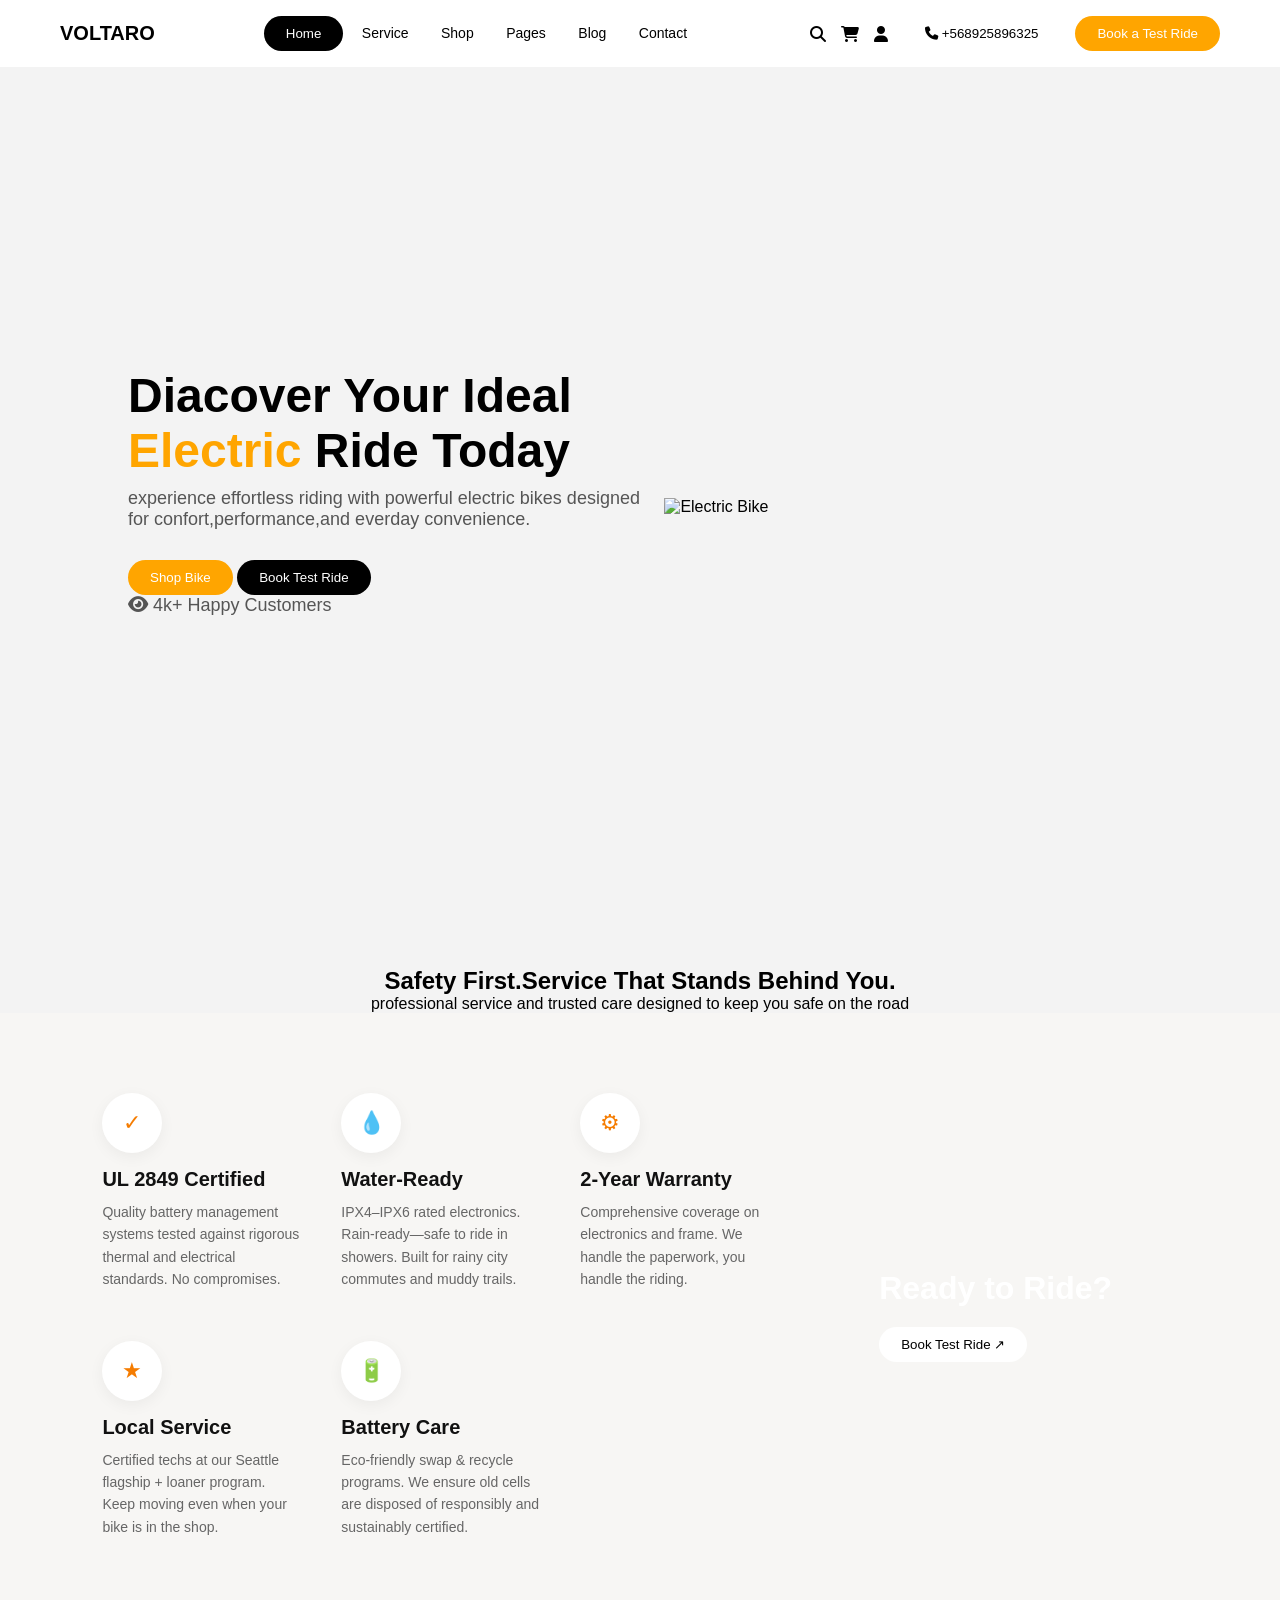
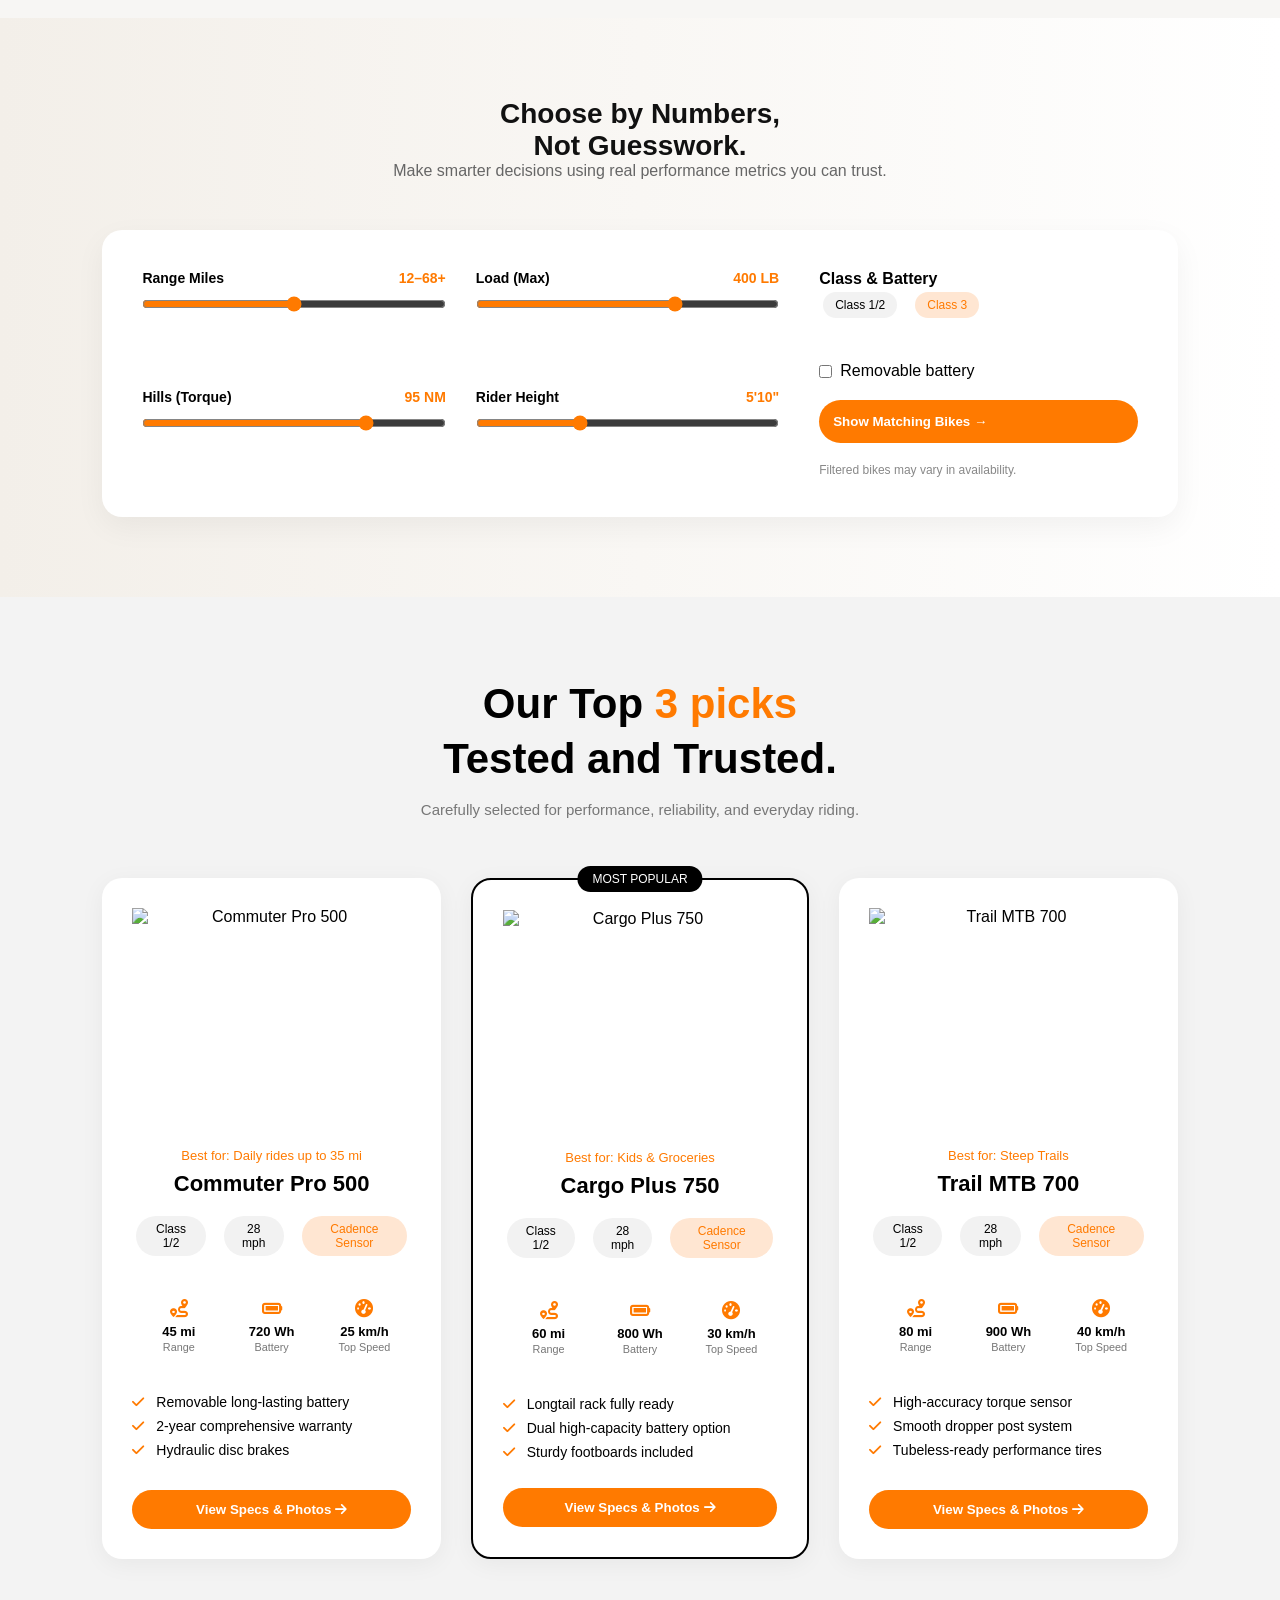
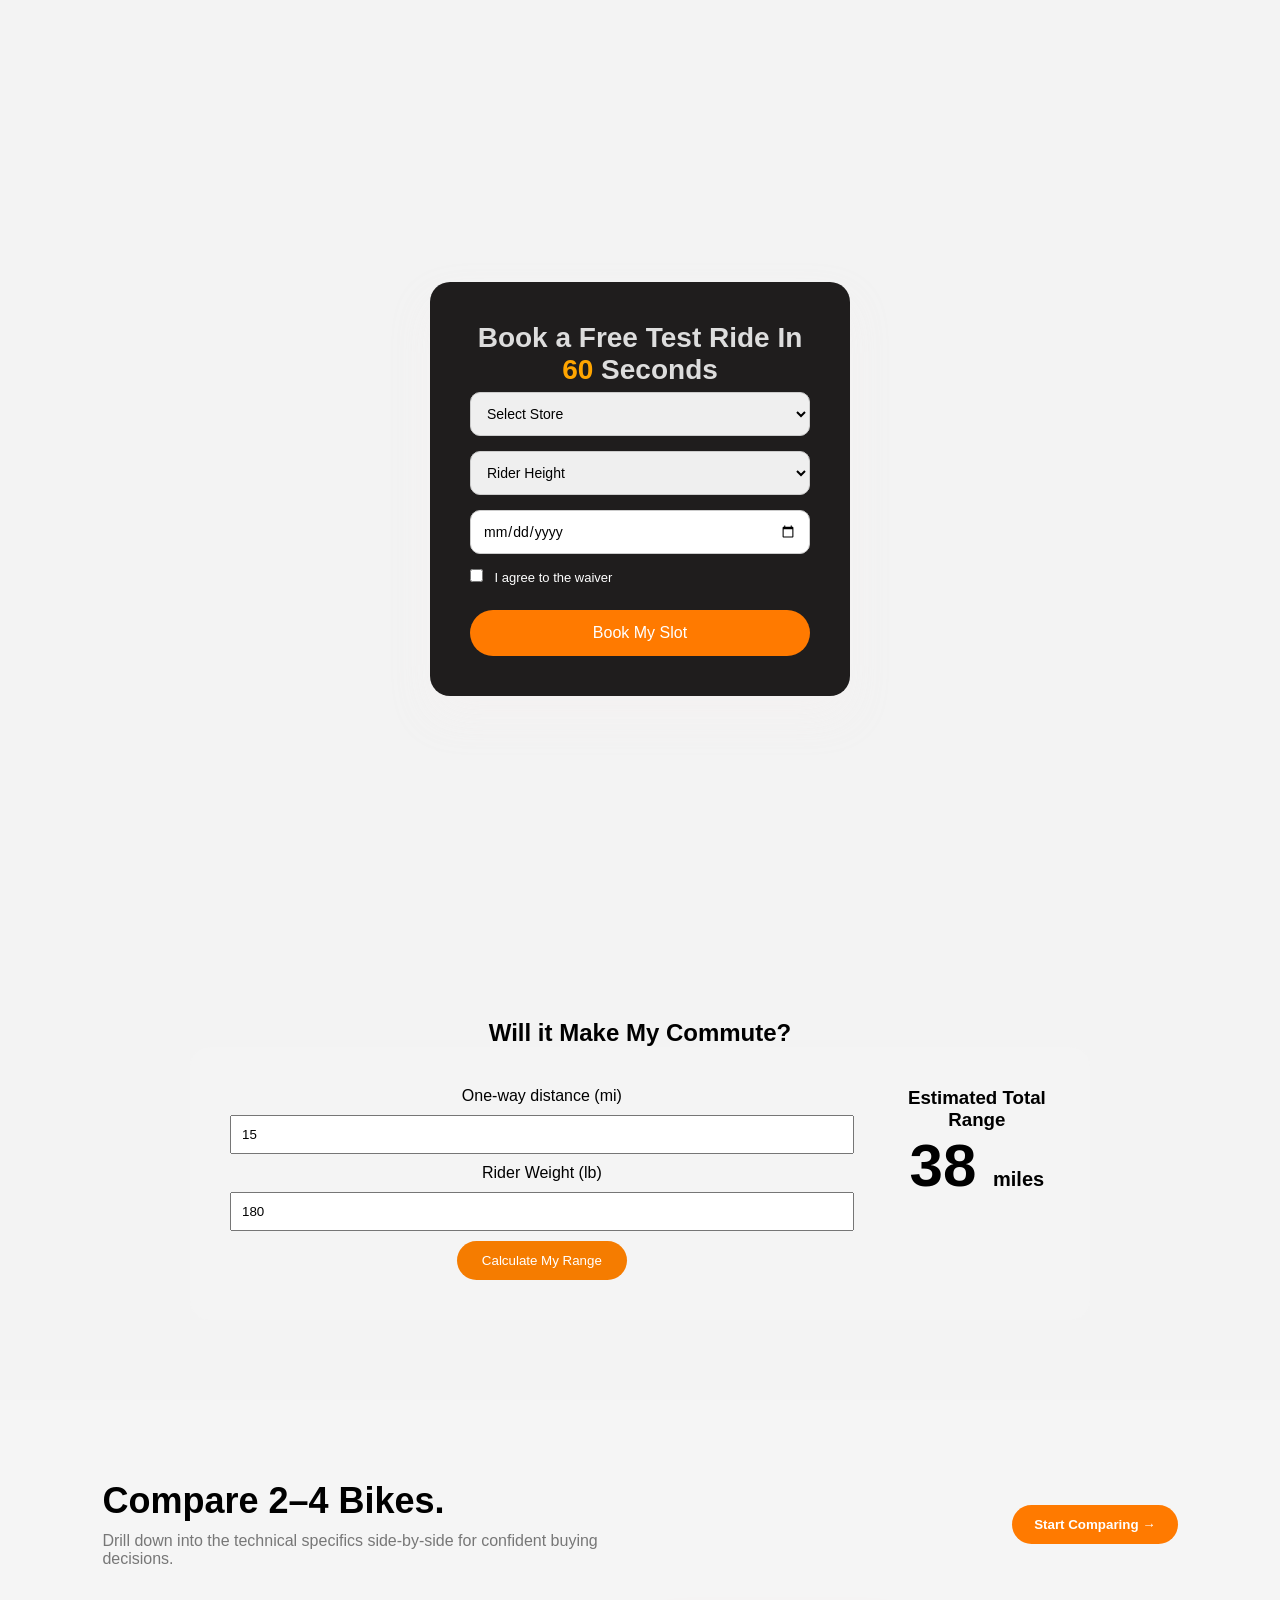
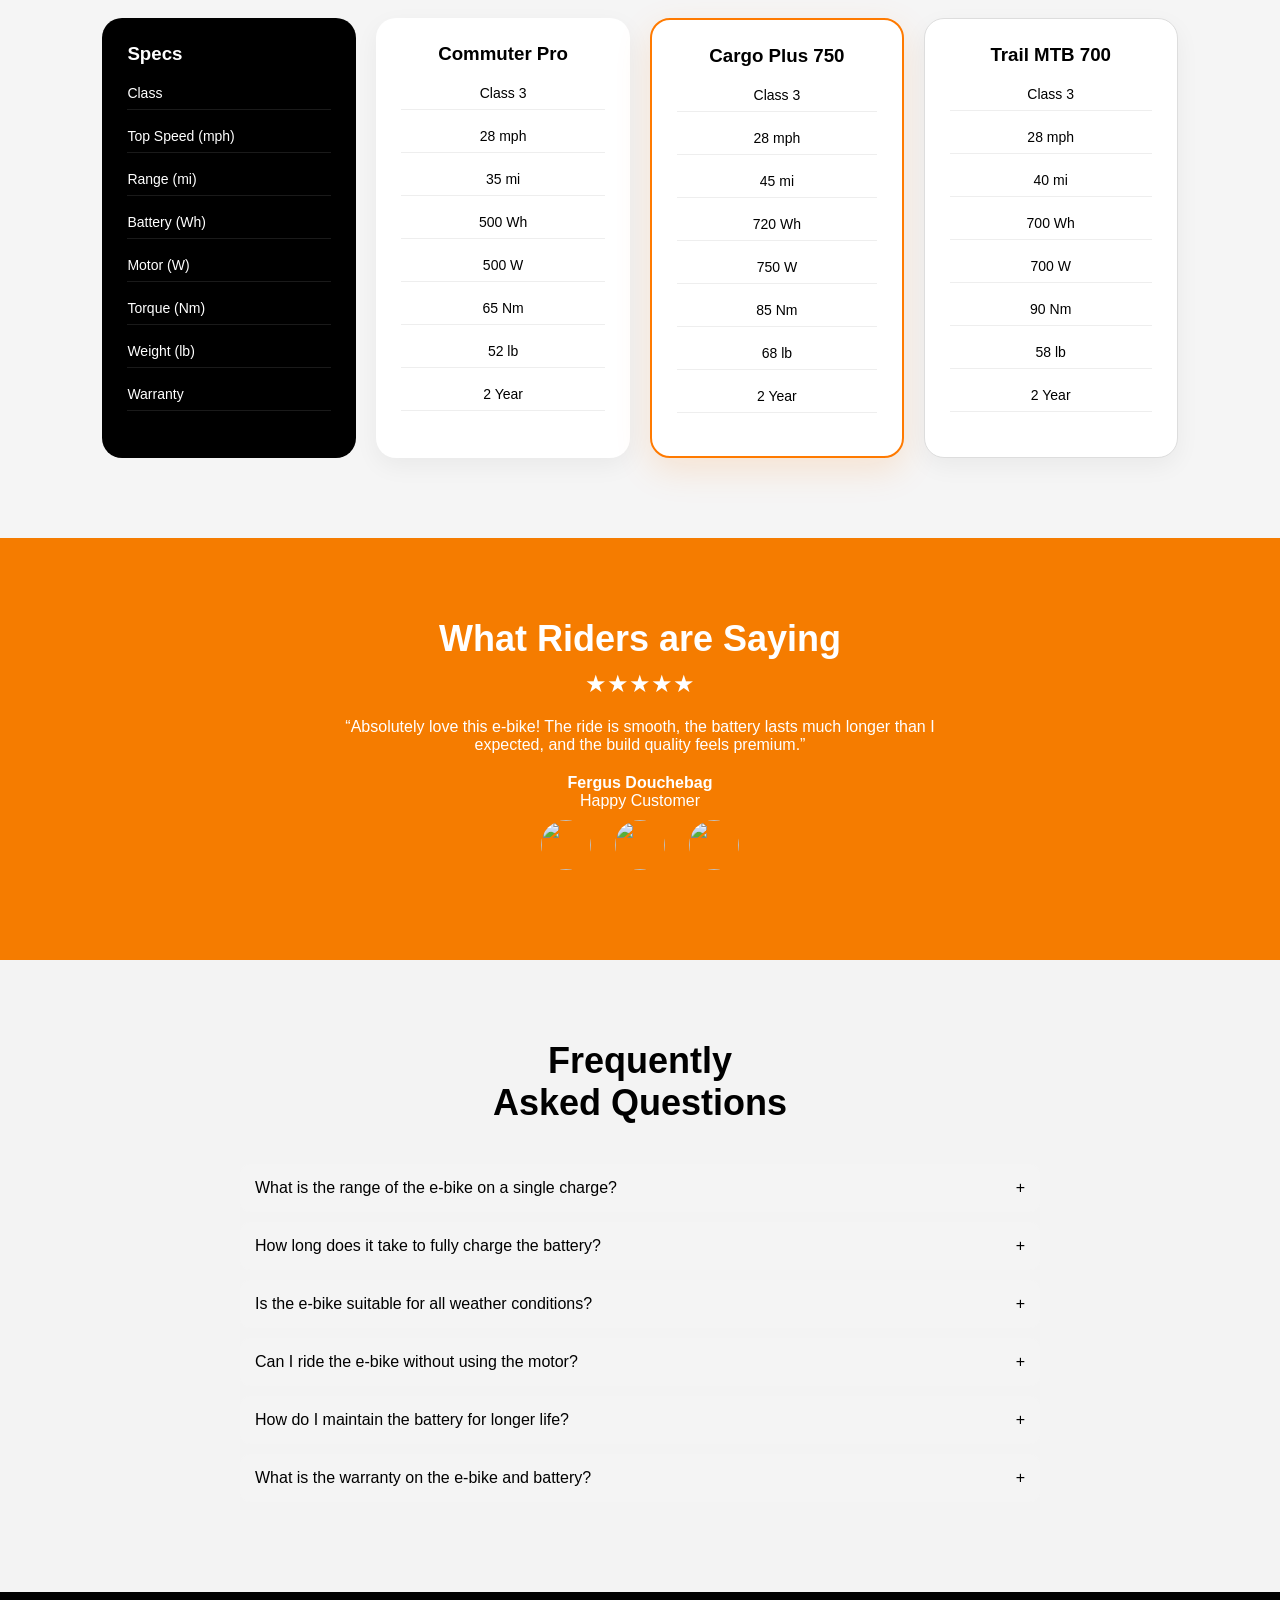
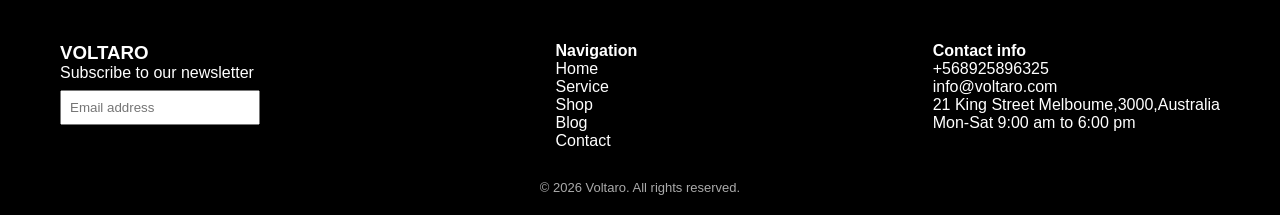
==== index.html @ 2f19e189 "Add files via upload" ====
<!DOCTYPE html>
<html lang="en">
<head>
  <meta charset="UTF-8">
  <title>Voltaro</title>
  <link rel="stylesheet" href="style.css">
  <link rel="stylesheet" href="https://cdnjs.cloudflare.com/ajax/libs/font-awesome/6.5.0/css/all.min.css">
  <meta name="viewport" content="width=device-width, initial-scale=1.0">
  <link rel="stylesheet" href="https://cdnjs.cloudflare.com/ajax/libs/font-awesome/6.5.0/css/all.min.css">
  <link rel="stylesheet" href="https://cdnjs.cloudflare.com/ajax/libs/font-awesome/6.5.0/css/all.min.css">
  <link rel="stylesheet" href="https://cdnjs.cloudflare.com/ajax/libs/font-awesome/6.5.0/css/all.min.css">
  <link rel="stylesheet" href="style.css">

</head>

<body>

  <!-- HEADER -->
  <header class="header">
    <div class="logo">VOLTARO</div>

    <nav class="nav">
      <button class="btn-black">Home</button>
      <a href="#">Service</a>
      <a href="#">Shop</a>
      <a href="#">Pages</a>
      <a href="#">Blog</a>
      <a href="#">Contact</a>
    </nav>

  <div class="right">
  <i class="fa-solid fa-magnifying-glass icon"></i>
  <i class="fa-solid fa-cart-shopping icon"></i>
  <i class="fa-solid fa-user icon"></i>

  <button class="btn-white">
  <i class="fa-solid fa-phone"></i> +568925896325
  </button>

  <button class="btn-orange">Book a Test Ride</button>
  </div>

  </header>

  <!-- HERO SECTION -->
  <section class="hero">
    <div class="hero-text">
      <h1>Diacover Your Ideal <span class="highlight">Electric</span> Ride Today </h1>
      <p>experience effortless riding with powerful electric bikes designed for confort,performance,and everday convenience.</p>
      <button class="btn-orange">Shop Bike</button>
      <button class="btn-black">Book Test Ride </button>
      <p class="customers">
      <i class="fa-solid fa-eye"></i>
      <span>4k+</span> Happy Customers
      </p>

    </div>

    <div class="hero-img">
      <div class="circle-bg"></div>
    <img src="electric-bike.png" alt="Electric Bike">
    </div>
  </section>
  <div><center><h2>Safety First.Service That Stands Behind You.</h2>
  <p>professional service and trusted care designed to keep you safe on the road</p>
  </center> 
  </div>

  <!-- FEATURE SECTION -->

  <section class="features-section">
  
   <div class="features-container">
  <!-- LEFT SIDE FEATURES -->
  <div class="features-grid">
  <div class="feature-item">
  <div class="icon-circle">✓</div>
  <h3>UL 2849 Certified</h3>
  <p>
   Quality battery management systems tested against rigorous
   thermal and electrical standards. No compromises.
  </p>
  </div>
  <div class="feature-item">
  <div class="icon-circle">💧</div>
  <h3>Water-Ready</h3>
  <p>
   IPX4–IPX6 rated electronics. Rain-ready—safe to ride in
   showers. Built for rainy city commutes and muddy trails.
  </p>
  </div>

  <div class="feature-item">
  <div class="icon-circle">⚙</div>
  <h3>2-Year Warranty</h3>
  <p>
   Comprehensive coverage on electronics and frame.
   We handle the paperwork, you handle the riding.
  </p>
  </div>

  <div class="feature-item">
  <div class="icon-circle">★</div>
  <h3>Local Service</h3>
  <p>
  Certified techs at our Seattle flagship + loaner program.
  Keep moving even when your bike is in the shop.
  </p>
  </div>

  <div class="feature-item">
  <div class="icon-circle">🔋</div>
  <h3>Battery Care</h3>
  <p>
  Eco-friendly swap & recycle programs. We ensure old cells
  are disposed of responsibly and sustainably certified.
  </p>
  </div>

  </div>

  <!-- RIGHT SIDE CARD -->
  <div class="cta-card">
  <div class="cta-content">
  <h2>Ready to Ride?</h2>
 <button class="btn-white">
  Book Test Ride <span>↗</span>
 </button>
  </div>
  </div>

  </div>
</section>
  
<section class="numbers-section">
<div class="container">

<h1 class="main-title">Choose by Numbers,<br>Not Guesswork.</h1>
<p class="subtitle">
Make smarter decisions using real performance metrics you can trust.
</p>

<div class="filter-card">

<div class="filter-left">

<div class="slider-box">
<label>Range Miles <span>12–68+</span></label>
<input type="range" min="12" max="68" value="40">
</div>

<div class="slider-box">
<label>Load (Max) <span>400 LB</span></label>
<input type="range" min="100" max="400" value="300">
</div>

<div class="slider-box">
<label>Hills (Torque) <span>95 NM</span></label>
<input type="range" min="20" max="120" value="95">
</div>

<div class="slider-box">
<label>Rider Height <span>5'10"</span></label>
<input type="range" min="4" max="7" value="5">
</div>

</div>

<div class="filter-right">

<div class="class-section">
<p>Class & Battery</p>
<div class="class-buttons">
<button class="class-btn">Class 1/2</button>
<button class="class-btn active">Class 3</button>
</div>
</div>

<div class="checkbox">
<input type="checkbox" id="battery">
<label for="battery">Removable battery</label>
</div>

<button class="cta-btn">
 Show Matching Bikes →
</button>

 <small>Filtered bikes may vary in availability.</small>
 </div>

</div>

</div>
</section>
  
<section class="top-picks">

  <div class="section-header">
    <h2>Our Top <span>3 picks</span><br>Tested and Trusted.</h2>
    <p>Carefully selected for performance, reliability, and everyday riding.</p>
  </div>

  <div class="cycle-cards">

    <!-- Card 1 -->
    <div class="cycle-card">
      <img src="bike.png" alt="Commuter Pro 500">

      <p class="best-for">Best for: Daily rides up to 35 mi</p>
      <h3>Commuter Pro 500</h3>

      <div class="class-buttons">
        <button>Class 1/2</button>
        <button>28 mph</button>
        <button class="active">Cadence Sensor</button>
      </div>

      <div class="spec-icons">
        <div><i class="fa-solid fa-route"></i><span>45 mi</span><small>Range</small></div>
        <div><i class="fa-solid fa-battery-full"></i><span>720 Wh</span><small>Battery</small></div>
        <div><i class="fa-solid fa-gauge-high"></i><span>25 km/h</span><small>Top Speed</small></div>
      </div>

      <ul class="features-list">
        <li><i class="fa-solid fa-check"></i> Removable long-lasting battery</li>
        <li><i class="fa-solid fa-check"></i> 2-year comprehensive warranty</li>
        <li><i class="fa-solid fa-check"></i> Hydraulic disc brakes</li>
      </ul>

      <button class="view-btn">
        View Specs & Photos <i class="fa-solid fa-arrow-right"></i>
      </button>
    </div>

    <!-- Card 2 (Most Popular) -->
    <div class="cycle-card popular">
      <div class="badge">MOST POPULAR</div>

      <img src="image copy.png" alt="Cargo Plus 750">

      <p class="best-for">Best for: Kids & Groceries</p>
      <h3>Cargo Plus 750</h3>

      <div class="class-buttons">
        <button>Class 1/2</button>
        <button>28 mph</button>
        <button class="active">Cadence Sensor</button>
      </div>

      <div class="spec-icons">
        <div><i class="fa-solid fa-route"></i><span>60 mi</span><small>Range</small></div>
        <div><i class="fa-solid fa-battery-full"></i><span>800 Wh</span><small>Battery</small></div>
        <div><i class="fa-solid fa-gauge-high"></i><span>30 km/h</span><small>Top Speed</small></div>
      </div>

      <ul class="features-list">
        <li><i class="fa-solid fa-check"></i> Longtail rack fully ready</li>
        <li><i class="fa-solid fa-check"></i> Dual high-capacity battery option</li>
        <li><i class="fa-solid fa-check"></i> Sturdy footboards included</li>
      </ul>

      <button class="view-btn">
        View Specs & Photos <i class="fa-solid fa-arrow-right"></i>
      </button>
    </div>

    <!-- Card 3 -->
    <div class="cycle-card">
      <img src="image copy 2.png" alt="Trail MTB 700">

      <p class="best-for">Best for: Steep Trails</p>
      <h3>Trail MTB 700</h3>

      <div class="class-buttons">
        <button>Class 1/2</button>
        <button>28 mph</button>
        <button class="active">Cadence Sensor</button>
      </div>

      <div class="spec-icons">
        <div><i class="fa-solid fa-route"></i><span>80 mi</span><small>Range</small></div>
        <div><i class="fa-solid fa-battery-full"></i><span>900 Wh</span><small>Battery</small></div>
        <div><i class="fa-solid fa-gauge-high"></i><span>40 km/h</span><small>Top Speed</small></div>
      </div>

      <ul class="features-list">
        <li><i class="fa-solid fa-check"></i> High-accuracy torque sensor</li>
        <li><i class="fa-solid fa-check"></i> Smooth dropper post system</li>
        <li><i class="fa-solid fa-check"></i> Tubeless-ready performance tires</li>
      </ul>

      <button class="view-btn">
        View Specs & Photos <i class="fa-solid fa-arrow-right"></i>
      </button>
    </div>

  </div>
</section>

<section class="test-ride-section">

  <div class="test-ride-box">
    <h2>Book a Free Test Ride In <span class="highlight">60</span> Seconds</h2>

    <form class="test-ride-form">

      <!-- Store -->
      <select required>
        <option value="">Select Store</option>
        <option>Chennai</option>
        <option>Madurai</option>
        <option>Coimbatore</option>
      </select>

      <!-- Rider Height -->
      <select required>
        <option value="">Rider Height</option>
        <option>Below 5'5"</option>
        <option>5'5" – 5'10"</option>
        <option>Above 5'10"</option>
      </select>

      <!-- Date -->
      <input type="date" required>

      <!-- Waiver -->
      <label class="waiver">
        <input type="checkbox" required>
        I agree to the waiver
      </label>

      <!-- Button -->
      <button type="submit" class="book-btn">
        Book My Slot
      </button>

    </form>
  </div>

</section>

<section class="range-section">
  <h2>Will it Make My Commute?</h2>

  <div class="range-box">
    <div class="range-left">
      <label>One-way distance (mi)</label>
      <input type="number" value="15">

      <label>Rider Weight (lb)</label>
      <input type="number" value="180">

      <button class="orange-btn-1">Calculate My Range</button>
    </div>

    <div class="range-right">
      <h3>Estimated Total Range</h3>
      <div class="big-number">38 <span>miles</span></div>
    </div>
  </div>
</section>

<section class="compare">
  <div class="compare-header">
    <div>
      <h2>Compare 2–4 Bikes.</h2>
      <p>Drill down into the technical specifics side-by-side for confident buying decisions.</p>
    </div>
    <button class="compare-btn">Start Comparing →</button>
  </div>

  <div class="compare-table">

    <!-- Specs Column -->
    <div class="specs">
      <h3>Specs</h3>
      <p>Class</p>
      <p>Top Speed (mph)</p>
      <p>Range (mi)</p>
      <p>Battery (Wh)</p>
      <p>Motor (W)</p>
      <p>Torque (Nm)</p>
      <p>Weight (lb)</p>
      <p>Warranty</p>
    </div>

    <!-- Bike 1 -->
    <div class="bike">
      <h3>Commuter Pro</h3>
      <p>Class 3</p>
      <p>28 mph</p>
      <p>35 mi</p>
      <p>500 Wh</p>
      <p>500 W</p>
      <p>65 Nm</p>
      <p>52 lb</p>
      <p>2 Year</p>
    </div>

    <!-- Bike 2 Highlight -->
    <div class="highlight-1">
      <h3>Cargo Plus 750</h3>
      <p>Class 3</p>
      <p>28 mph</p>
      <p>45 mi</p>
      <p>720 Wh</p>
      <p>750 W</p>
      <p>85 Nm</p>
      <p>68 lb</p>
      <p>2 Year</p>
    </div>

    <!-- Bike 3 -->
    <div class="bike-highlight">
      <h3>Trail MTB 700</h3>
      <p>Class 3</p>
      <p>28 mph</p>
      <p>40 mi</p>
      <p>700 Wh</p>
      <p>700 W</p>
      <p>90 Nm</p>
      <p>58 lb</p>
      <p>2 Year</p>
    </div>

  </div>
</section>



<section class="testimonial">
  <h2>What Riders are Saying</h2>
  <div class="stars">★★★★★</div>

  <p class="review">
    “Absolutely love this e-bike! The ride is smooth, the battery lasts much longer than I expected,
    and the build quality feels premium.”
  </p>

  <h4>Fergus Douchebag</h4>
  <span class="role">Happy Customer</span>

  <div class="profile-pics">
    <img src="image copy 3.png">
    <img src="C:\Users\Admin\Desktop\MY WEBSITE\image copy 4.png">
    <img src="image copy 5.png">
  </div>
</section>


<section class="faq">
  <h2>Frequently<br>Asked Questions</h2>

  <div class="faq-box">
    <div class="faq-item">What is the range of the e-bike on a single charge? <span>+</span></div>
    <div class="faq-item">How long does it take to fully charge the battery? <span>+</span></div>
    <div class="faq-item">Is the e-bike suitable for all weather conditions? <span>+</span></div>
    <div class="faq-item">Can I ride the e-bike without using the motor? <span>+</span></div>
    <div class="faq-item">How do I maintain the battery for longer life? <span>+</span></div>
    <div class="faq-item">What is the warranty on the e-bike and battery? <span>+</span></div>
  </div>
</section>






<!-- FOOTER -->
  <footer class="footer">
    <div class="footer-top">
      <div>
        <h3>VOLTARO</h3>
        <p>Subscribe to our newsletter</p>
        <input type="email" placeholder="Email address">
      </div>

      <div>
        <h4>Navigation</h4>
        <p>Home</p>
        <p>Service</p>
        <p>Shop</p>
        <p>Blog</p>
        <p>Contact</p>
      </div>

      <div>
        <h4>Contact info</h4>
        <p>+568925896325</p>
        <p>info@voltaro.com</p>
        <p>21 King Street Melboume,3000,Australia</p>
        <p>Mon-Sat 9:00 am to 6:00 pm</p>
      </div>
    </div>

    <p class="copy">© 2026 Voltaro. All rights reserved.</p>
  </footer>

</body>
</html>
---- style.css ----
* {
  margin: 0;
  padding: 0;
  box-sizing: border-box;
  font-family: Arial, sans-serif;
}
/* ===== RESPONSIVE ===== */

/* Tablet */
@media (max-width: 992px) {
  .cycle-cards {
    grid-template-columns: repeat(2, 1fr);
  }
}

/* Mobile */
@media (max-width: 600px) {
  .cycle-cards {
    grid-template-columns: 1fr;
  }

  .section-header h2 {
    font-size: 30px;
  }
}

/* HEADER */
.header {
  display: flex;
  justify-content: space-between;
  align-items: center;
  padding: 16px 60px;
  background: white;
}

.logo {
  font-size: 20px;
  font-weight: bold;
}

.nav a {
  margin: 0 14px;
  text-decoration: none;
  color: black;
  font-size: 14px;
}
.highlight {
  color: orange;
}


.right {
  display: flex;
  align-items: center;
  gap: 15px;
}

.icon {
  cursor: pointer;
}

.btn-orange {
  background: orange;
  color: white;
  border: none;
  padding: 10px 22px;
  border-radius: 20px;
  cursor: pointer;
}

.btn-black {
  background: black;
  color: white;
  border: none;
  padding: 10px 22px;
  border-radius: 20px;
  cursor: pointer;
}

.btn-white {
  background: white;
  color: black;
  border: none;
  padding: 10px 22px;
  border-radius: 20px;
  cursor: pointer;
}



/* FEATURES */
/* ===== SECTION ===== */
.features-section {
    padding: 80px 8%;
    background: #f7f6f4;
    font-family: 'Segoe UI', sans-serif;
}

/* ===== MAIN GRID ===== */
.features-container {
    display: grid;
    grid-template-columns: 2fr 1fr;
    gap: 60px;
    align-items: center;
}

/* ===== FEATURES GRID ===== */
.features-grid {
    display: grid;
    grid-template-columns: repeat(3, 1fr);
    gap: 50px 40px;
}

/* ===== FEATURE ITEM ===== */
.feature-item h3 {
    font-size: 20px;
    font-weight: 700;
    margin-bottom: 10px;
    color: #111;
}

.feature-item p {
    font-size: 14px;
    color: #666;
    line-height: 1.6;
    max-width: 280px;
}

/* ===== ICON STYLE ===== */
.icon-circle {
    width: 60px;
    height: 60px;
    border-radius: 50%;
    background: #fff;
    display: flex;
    align-items: center;
    justify-content: center;
    margin-bottom: 15px;
    font-size: 22px;
    color: #f57c00;
    box-shadow: 0 4px 15px rgba(0,0,0,0.05);
}

/* ===== CTA CARD ===== */
.cta-card {
    background: url(image.png);
    border-radius: 20px;
    padding: 50px 40px;
    color: white;
    position: relative;
    min-height: 250px;
    display: flex;
    align-items: center;
}

.cta-content h2 {
    font-size: 32px;
    font-weight: 800;
    margin-bottom: 20px;
}

/* ===== BUTTON ===== */
.cta-btn {
    display: inline-flex;
    align-items: center;
    gap: 10px;
    padding: 12px 22px;
    background: white;
    color: #111;
    border-radius: 30px;
    text-decoration: none;
    font-weight: 400;
    transition: 0.3s ease;
}



.cta-btn span {
    background: black;
    color: white;
    width: 24px;
    height: 24px;
    border-radius: 50%;
    display: flex;
    align-items: center;
    justify-content: center;
    font-size: 12px;
}

.cta-btn:hover {
    background: #111;
    color: white;
}



/* HERO */
.hero {
  display: flex;                    
  align-items: center;              
  justify-content: space-between;
  padding: 20px 10% 40px;
  min-height: 100vh;                
}

.hero-text {
  width: 55%;                       
}

.hero-text h1 {
  font-size: 48px;
  margin-bottom: 10px;
}

.hero-text p {
  font-size: 18px;
  margin-bottom: 30px;
  color: #555;
}

.hero-img {
  width: 50%;                       
  position:relative;
}
.circle-bg{
  width:500px;
  height:500px;
  background:url(background.png);
  border-radius:50%;
  position:absolute;
  right:50px;
  top:50%;
  transform:translateY(-50%);
  z-index:1;
}

.hero-img img {
  width: 120%;
  max-width: none;
  position: relative;
  z-index: 2;


}


/* ===== SECTION ===== */
.numbers-section {
    padding: 80px 8%;
    background: linear-gradient(to right, #f3efe9, #ffffff);
    font-family: 'Segoe UI', sans-serif;
}

.container {
    max-width: 1200px;
    margin: auto;
}

/* ===== TITLE ===== */
.main-title {
    font-size: 28px;
    font-weight: 800;
    text-align: center;
    margin-bottom: 0px;
    color: #111;
}

.subtitle {
    text-align: center;
    color: #666;
    margin-bottom: 50px;
    font-size: 16px;
}

/* ===== FILTER CARD ===== */
.filter-card {
    background: #fff;
    padding: 40px;
    border-radius: 20px;
    display: grid;
    grid-template-columns: 2fr 1fr;
    gap: 40px;
    box-shadow: 0 10px 30px rgba(0,0,0,0.05);
}

/* ===== LEFT SIDE SLIDERS ===== */
.filter-left {
    display: grid;
    grid-template-columns: repeat(2, 1fr);
    gap: 30px;
}

.slider-box label {
    font-size: 14px;
    font-weight: 600;
    display: flex;
    justify-content: space-between;
    margin-bottom: 10px;
}

.slider-box span {
    color: #ff7a00;
    font-weight: 700;
}

input[type="range"] {
    width: 100%;
    accent-color: #ff7a00;
}

/* ===== RIGHT SIDE ===== */
.filter-right {
    display: flex;
    flex-direction: column;
    gap: 20px;
}

.class-section p {
    font-weight: 600;
}

.class-buttons {
    display: flex;
    gap: 10px;
}

.class-btn {
    padding: 8px 16px;
    border-radius: 25px;
    border: 1px solid #ddd;
    background: white;
    cursor: pointer;
}

.class-btn.active {
    background: #ff7a00;
    color: white;
    border: none;
}

/* ===== CHECKBOX ===== */
.checkbox {
    display: flex;
    align-items: center;
    gap: 8px;
}

/* ===== CTA BUTTON ===== */
.cta-btn {
    background: #ff7a00;
    color: white;
    padding: 14px;
    border-radius: 30px;
    border: none;
    font-weight: 600;
    cursor: pointer;
    transition: 0.3s ease;
}

.cta-btn:hover {
    background: #e86c00;
}

.filter-right small {
    color: #888;
    font-size: 12px;
}


.btn-group {
  display: flex;
  justify-content: center;
  gap: 10px;
}

.small-btn {
  padding: 8px 14px;
  border: 1px solid #ff7a00;
  background: white;
  color: #ff7a00;
  border-radius: 20px;
  cursor: pointer;
}

.small-btn:hover {
  background: #ff7a00;
  color: white;
}

.cta {
  text-align: center;
  margin: 40px 0;
}

/* ===== GLOBAL ===== */
* {
  margin: 0;
  padding: 0;
  box-sizing: border-box;
  font-family: "Segoe UI", sans-serif;
}

body {
  background: #f3f3f3;
}

/* ===== SECTION ===== */
.top-picks {
  padding: 80px 8%;
  text-align: center;
}

/* ===== HEADER ===== */
.section-header h2 {
  font-size: 42px;
  font-weight: 800;
  line-height: 1.3;
}

.section-header span {
  color: #ff7a00;
}

.section-header p {
  margin-top: 15px;
  color: #777;
  font-size: 15px;
}

/* ===== CARD GRID (FIXED PROPERLY) ===== */
.cycle-cards {
  display: grid;
  grid-template-columns: repeat(3, minmax(0, 1fr));
  gap: 30px;
  margin-top: 60px;
  align-items: stretch;
}

/* ===== CARD ===== */
.cycle-card {
  background: #fff;
  padding: 30px;
  border-radius: 20px;
  box-shadow: 0 5px 25px rgba(0, 0, 0, 0.05);
  transition: 0.3s ease;
  position: relative;

  display: flex;
  flex-direction: column;
  justify-content: space-between;
}

.cycle-card:hover {
  transform: translateY(-8px);
}

/* Image fix */
.cycle-card img {
  width: 100%;
  height: 220px;
  object-fit: contain;
  margin-bottom: 20px;
}

/* ===== TEXT ===== */
.best-for {
  font-size: 13px;
  color: #ff7a00;
  margin-bottom: 8px;
}

.cycle-card h3 {
  font-size: 22px;
  margin-bottom: 15px;
}

/* ===== CLASS BUTTONS ===== */
.class-buttons {
  margin-bottom: 20px;
}

.class-buttons button {
  border: none;
  background: #f2f2f2;
  padding: 6px 12px;
  border-radius: 20px;
  margin: 4px;
  font-size: 12px;
  cursor: pointer;
}

.class-buttons .active {
  background: #ffe6d2;
  color: #ff7a00;
}

/* ===== SPEC ICONS ===== */
.spec-icons {
  display: flex;
  justify-content: space-between;
  margin: 20px 0;
  text-align: center;
}

.spec-icons div {
  flex: 1;
  font-size: 13px;
}

.spec-icons i {
  display: block;
  font-size: 18px;
  color: #ff7a00;
  margin-bottom: 6px;
}

.spec-icons span {
  font-weight: 600;
  display: block;
}

.spec-icons small {
  color: #777;
}

/* ===== FEATURES ===== */
.features-list {
  list-style: none;
  text-align: left;
  margin: 20px 0;
  flex-grow: 1;
}

.features-list li {
  font-size: 14px;
  margin-bottom: 8px;
}

.features-list i {
  color: #ff7a00;
  margin-right: 8px;
}

/* ===== BUTTON ===== */
.view-btn {
  width: 100%;
  padding: 12px;
  border: none;
  border-radius: 30px;
  background: #ff7a00;
  color: #fff;
  font-weight: 600;
  cursor: pointer;
  transition: 0.3s ease;
}

.view-btn:hover {
  background: #e86d00;
}

/* ===== POPULAR CARD ===== */
.popular {
  border: 2px solid #000;
}

.badge {
  position: absolute;
  top: -14px;
  left: 50%;
  transform: translateX(-50%);
  background: #000;
  color: #fff;
  padding: 6px 15px;
  font-size: 12px;
  border-radius: 20px;
}


.test-ride-section {
  min-height: 100vh;
  background-image: url(hills.png); 
  background-size: cover;
  background-position: center;
  background-repeat: no-repeat;

  display: flex;
  align-items: center;
  justify-content: center;
  padding: 20px;
}

.test-ride-box {
  background-color: rgba(21, 18, 18, 0.95);
  padding: 40px;
  width: 420px;
  border-radius: 20px;
  text-align: center;
  box-shadow: 0 20px 40px rgba(244, 241, 241, 0.872);
}

.test-ride-box h2 {
  font-size: 28px;
  color:#ddd;
  margin-bottom: 6px;
}

.test-ride-box p {
  font-size: 14px;
  color: #333;
  margin-bottom: 25px;
}

.test-ride-form {
  display: flex;
  flex-direction: column;
  gap: 15px;
}

.test-ride-form select,
.test-ride-form input[type="date"] {
  padding: 12px;
  border-radius: 10px;
  border: 1px solid #ccc;
  font-size: 14px;
}

.waiver {
  font-size: 13px;
  text-align: left;
  color: white;
}

.waiver input {
  margin-right: 8px;
}

.book-btn {
  margin-top: 10px;
  padding: 14px;
  border-radius: 30px;
  border: none;
  background-color: #ff7a00;
  color: #fff;
  font-size: 16px;
  cursor: pointer;
}

.book-btn:hover {
  background-color: #e86c00;
}

/* TESTIMONIAL */
.testimonial {
  background: #f57c00;
  color: white;
  text-align: center;
  padding: 80px 20px;
}

.testimonial h2 {
  font-size: 36px;
}

.stars {
  font-size: 24px;
  margin: 10px 0;
}

.review {
  max-width: 600px;
  margin: 20px auto;
}

.profile-pics img {
  width: 50px;
  height: 50px;
  border-radius: 50%;
  margin: 10px;
}

/* FAQ */
.faq {
  padding: 80px 20px;
  text-align: center;
}

.faq h2 {
  font-size: 36px;
  margin-bottom: 40px;
}

.faq-box {
  max-width: 800px;
  margin: auto;
}

.faq-item {
  background: #f4f4f4;
  padding: 15px;
  margin: 10px 0;
  border-radius: 10px;
  display: flex;
  justify-content: space-between;
}

/* RANGE SECTION */
.range-section {
  padding: 80px 20px;
  text-align: center;
}

.range-box {
  display: flex;
  justify-content: center;
  gap: 50px;
  background: #f4f4f4;
  padding: 40px;
  border-radius: 20px;
  max-width: 900px;
  margin: auto;
}

.range-left input {
  width: 100%;
  padding: 10px;
  margin: 10px 0;
}

.orange-btn-1 {
  background: #f57c00;
  color: white;
  padding: 12px 25px;
  border: none;
  border-radius: 25px;
  cursor: pointer;
}

.big-number {
  font-size: 60px;
  font-weight: bold;
}

.big-number span {
  font-size: 20px;
}

/* Section */
.compare {
  padding: 80px 8%;
  background: #f5f5f5;
  font-family: Arial, sans-serif;
}

/* Header */
.compare-header {
  display: flex;
  justify-content: space-between;
  align-items: center;
  margin-bottom: 50px;
  flex-wrap: wrap;
}

.compare h2 {
  font-size: 36px;
  margin-bottom: 10px;
}

.compare-header p {
  color: #777;
  max-width: 500px;
}

.compare-btn {
  background: #ff7a00;
  color: #fff;
  border: none;
  padding: 12px 22px;
  border-radius: 30px;
  font-weight: 600;
  cursor: pointer;
  transition: 0.3s ease;
}

.compare-btn:hover {
  background: #e56c00;
}

/* Grid Layout */
.compare-table {
  display: grid;
  grid-template-columns: repeat(4, 1fr);
  gap: 20px;
  align-items: stretch;
}

/* Specs Column */
.specs {
  background: #000;
  color: #fff;
  padding: 25px;
  border-radius: 20px;
}

.specs h3 {
  margin-bottom: 20px;
}

.specs p {
  margin: 18px 0;
  font-size: 14px;
  border-bottom: 1px solid rgba(255,255,255,0.1);
  padding-bottom: 8px;
}

/* Normal Bike Card */
.bike,
.bike-highlight,
.highlight-1 {
  background: #fff;
  padding: 25px;
  border-radius: 20px;
  text-align: center;
  box-shadow: 0 8px 25px rgba(0,0,0,0.05);
}

.bike h3,
.bike-highlight h3,
.highlight-1 h3 {
  margin-bottom: 20px;
}

.bike p,
.bike-highlight p,
.highlight-1 p {
  margin: 18px 0;
  font-size: 14px;
  border-bottom: 1px solid #eee;
  padding-bottom: 8px;
}

/* Highlight Cargo Plus 750 */
.highlight-1 {
  border: 2px solid #ff7a00;
  transform: scale(1.03);
  box-shadow: 0 12px 35px rgba(255,122,0,0.15);
}

/* Optional subtle style for Trail MTB */
.bike-highlight {
  border: 1px solid #ddd;
}


  .highlight-1 {
    transform: none;
  }


/* FOOTER */
.footer {
  background: black;
  color: white;
  padding: 50px 60px 20px;
}

.footer-top {
  display: flex;
  justify-content: space-between;
}

.footer input {
  padding: 8px;
  margin-top: 8px;
  width: 200px;
}

.copy {
  text-align: center;
  margin-top: 30px;
  font-size: 13px;
  color: #aaa;
}
---- style.css ----
* {
  margin: 0;
  padding: 0;
  box-sizing: border-box;
  font-family: Arial, sans-serif;
}
/* ===== RESPONSIVE ===== */

/* Tablet */
@media (max-width: 992px) {
  .cycle-cards {
    grid-template-columns: repeat(2, 1fr);
  }
}

/* Mobile */
@media (max-width: 600px) {
  .cycle-cards {
    grid-template-columns: 1fr;
  }

  .section-header h2 {
    font-size: 30px;
  }
}

/* HEADER */
.header {
  display: flex;
  justify-content: space-between;
  align-items: center;
  padding: 16px 60px;
  background: white;
}

.logo {
  font-size: 20px;
  font-weight: bold;
}

.nav a {
  margin: 0 14px;
  text-decoration: none;
  color: black;
  font-size: 14px;
}
.highlight {
  color: orange;
}


.right {
  display: flex;
  align-items: center;
  gap: 15px;
}

.icon {
  cursor: pointer;
}

.btn-orange {
  background: orange;
  color: white;
  border: none;
  padding: 10px 22px;
  border-radius: 20px;
  cursor: pointer;
}

.btn-black {
  background: black;
  color: white;
  border: none;
  padding: 10px 22px;
  border-radius: 20px;
  cursor: pointer;
}

.btn-white {
  background: white;
  color: black;
  border: none;
  padding: 10px 22px;
  border-radius: 20px;
  cursor: pointer;
}



/* FEATURES */
/* ===== SECTION ===== */
.features-section {
    padding: 80px 8%;
    background: #f7f6f4;
    font-family: 'Segoe UI', sans-serif;
}

/* ===== MAIN GRID ===== */
.features-container {
    display: grid;
    grid-template-columns: 2fr 1fr;
    gap: 60px;
    align-items: center;
}

/* ===== FEATURES GRID ===== */
.features-grid {
    display: grid;
    grid-template-columns: repeat(3, 1fr);
    gap: 50px 40px;
}

/* ===== FEATURE ITEM ===== */
.feature-item h3 {
    font-size: 20px;
    font-weight: 700;
    margin-bottom: 10px;
    color: #111;
}

.feature-item p {
    font-size: 14px;
    color: #666;
    line-height: 1.6;
    max-width: 280px;
}

/* ===== ICON STYLE ===== */
.icon-circle {
    width: 60px;
    height: 60px;
    border-radius: 50%;
    background: #fff;
    display: flex;
    align-items: center;
    justify-content: center;
    margin-bottom: 15px;
    font-size: 22px;
    color: #f57c00;
    box-shadow: 0 4px 15px rgba(0,0,0,0.05);
}

/* ===== CTA CARD ===== */
.cta-card {
    background: url(image.png);
    border-radius: 20px;
    padding: 50px 40px;
    color: white;
    position: relative;
    min-height: 250px;
    display: flex;
    align-items: center;
}

.cta-content h2 {
    font-size: 32px;
    font-weight: 800;
    margin-bottom: 20px;
}

/* ===== BUTTON ===== */
.cta-btn {
    display: inline-flex;
    align-items: center;
    gap: 10px;
    padding: 12px 22px;
    background: white;
    color: #111;
    border-radius: 30px;
    text-decoration: none;
    font-weight: 400;
    transition: 0.3s ease;
}



.cta-btn span {
    background: black;
    color: white;
    width: 24px;
    height: 24px;
    border-radius: 50%;
    display: flex;
    align-items: center;
    justify-content: center;
    font-size: 12px;
}

.cta-btn:hover {
    background: #111;
    color: white;
}



/* HERO */
.hero {
  display: flex;                    
  align-items: center;              
  justify-content: space-between;
  padding: 20px 10% 40px;
  min-height: 100vh;                
}

.hero-text {
  width: 55%;                       
}

.hero-text h1 {
  font-size: 48px;
  margin-bottom: 10px;
}

.hero-text p {
  font-size: 18px;
  margin-bottom: 30px;
  color: #555;
}

.hero-img {
  width: 50%;                       
  position:relative;
}
.circle-bg{
  width:500px;
  height:500px;
  background:url(background.png);
  border-radius:50%;
  position:absolute;
  right:50px;
  top:50%;
  transform:translateY(-50%);
  z-index:1;
}

.hero-img img {
  width: 120%;
  max-width: none;
  position: relative;
  z-index: 2;


}


/* ===== SECTION ===== */
.numbers-section {
    padding: 80px 8%;
    background: linear-gradient(to right, #f3efe9, #ffffff);
    font-family: 'Segoe UI', sans-serif;
}

.container {
    max-width: 1200px;
    margin: auto;
}

/* ===== TITLE ===== */
.main-title {
    font-size: 28px;
    font-weight: 800;
    text-align: center;
    margin-bottom: 0px;
    color: #111;
}

.subtitle {
    text-align: center;
    color: #666;
    margin-bottom: 50px;
    font-size: 16px;
}

/* ===== FILTER CARD ===== */
.filter-card {
    background: #fff;
    padding: 40px;
    border-radius: 20px;
    display: grid;
    grid-template-columns: 2fr 1fr;
    gap: 40px;
    box-shadow: 0 10px 30px rgba(0,0,0,0.05);
}

/* ===== LEFT SIDE SLIDERS ===== */
.filter-left {
    display: grid;
    grid-template-columns: repeat(2, 1fr);
    gap: 30px;
}

.slider-box label {
    font-size: 14px;
    font-weight: 600;
    display: flex;
    justify-content: space-between;
    margin-bottom: 10px;
}

.slider-box span {
    color: #ff7a00;
    font-weight: 700;
}

input[type="range"] {
    width: 100%;
    accent-color: #ff7a00;
}

/* ===== RIGHT SIDE ===== */
.filter-right {
    display: flex;
    flex-direction: column;
    gap: 20px;
}

.class-section p {
    font-weight: 600;
}

.class-buttons {
    display: flex;
    gap: 10px;
}

.class-btn {
    padding: 8px 16px;
    border-radius: 25px;
    border: 1px solid #ddd;
    background: white;
    cursor: pointer;
}

.class-btn.active {
    background: #ff7a00;
    color: white;
    border: none;
}

/* ===== CHECKBOX ===== */
.checkbox {
    display: flex;
    align-items: center;
    gap: 8px;
}

/* ===== CTA BUTTON ===== */
.cta-btn {
    background: #ff7a00;
    color: white;
    padding: 14px;
    border-radius: 30px;
    border: none;
    font-weight: 600;
    cursor: pointer;
    transition: 0.3s ease;
}

.cta-btn:hover {
    background: #e86c00;
}

.filter-right small {
    color: #888;
    font-size: 12px;
}


.btn-group {
  display: flex;
  justify-content: center;
  gap: 10px;
}

.small-btn {
  padding: 8px 14px;
  border: 1px solid #ff7a00;
  background: white;
  color: #ff7a00;
  border-radius: 20px;
  cursor: pointer;
}

.small-btn:hover {
  background: #ff7a00;
  color: white;
}

.cta {
  text-align: center;
  margin: 40px 0;
}

/* ===== GLOBAL ===== */
* {
  margin: 0;
  padding: 0;
  box-sizing: border-box;
  font-family: "Segoe UI", sans-serif;
}

body {
  background: #f3f3f3;
}

/* ===== SECTION ===== */
.top-picks {
  padding: 80px 8%;
  text-align: center;
}

/* ===== HEADER ===== */
.section-header h2 {
  font-size: 42px;
  font-weight: 800;
  line-height: 1.3;
}

.section-header span {
  color: #ff7a00;
}

.section-header p {
  margin-top: 15px;
  color: #777;
  font-size: 15px;
}

/* ===== CARD GRID (FIXED PROPERLY) ===== */
.cycle-cards {
  display: grid;
  grid-template-columns: repeat(3, minmax(0, 1fr));
  gap: 30px;
  margin-top: 60px;
  align-items: stretch;
}

/* ===== CARD ===== */
.cycle-card {
  background: #fff;
  padding: 30px;
  border-radius: 20px;
  box-shadow: 0 5px 25px rgba(0, 0, 0, 0.05);
  transition: 0.3s ease;
  position: relative;

  display: flex;
  flex-direction: column;
  justify-content: space-between;
}

.cycle-card:hover {
  transform: translateY(-8px);
}

/* Image fix */
.cycle-card img {
  width: 100%;
  height: 220px;
  object-fit: contain;
  margin-bottom: 20px;
}

/* ===== TEXT ===== */
.best-for {
  font-size: 13px;
  color: #ff7a00;
  margin-bottom: 8px;
}

.cycle-card h3 {
  font-size: 22px;
  margin-bottom: 15px;
}

/* ===== CLASS BUTTONS ===== */
.class-buttons {
  margin-bottom: 20px;
}

.class-buttons button {
  border: none;
  background: #f2f2f2;
  padding: 6px 12px;
  border-radius: 20px;
  margin: 4px;
  font-size: 12px;
  cursor: pointer;
}

.class-buttons .active {
  background: #ffe6d2;
  color: #ff7a00;
}

/* ===== SPEC ICONS ===== */
.spec-icons {
  display: flex;
  justify-content: space-between;
  margin: 20px 0;
  text-align: center;
}

.spec-icons div {
  flex: 1;
  font-size: 13px;
}

.spec-icons i {
  display: block;
  font-size: 18px;
  color: #ff7a00;
  margin-bottom: 6px;
}

.spec-icons span {
  font-weight: 600;
  display: block;
}

.spec-icons small {
  color: #777;
}

/* ===== FEATURES ===== */
.features-list {
  list-style: none;
  text-align: left;
  margin: 20px 0;
  flex-grow: 1;
}

.features-list li {
  font-size: 14px;
  margin-bottom: 8px;
}

.features-list i {
  color: #ff7a00;
  margin-right: 8px;
}

/* ===== BUTTON ===== */
.view-btn {
  width: 100%;
  padding: 12px;
  border: none;
  border-radius: 30px;
  background: #ff7a00;
  color: #fff;
  font-weight: 600;
  cursor: pointer;
  transition: 0.3s ease;
}

.view-btn:hover {
  background: #e86d00;
}

/* ===== POPULAR CARD ===== */
.popular {
  border: 2px solid #000;
}

.badge {
  position: absolute;
  top: -14px;
  left: 50%;
  transform: translateX(-50%);
  background: #000;
  color: #fff;
  padding: 6px 15px;
  font-size: 12px;
  border-radius: 20px;
}


.test-ride-section {
  min-height: 100vh;
  background-image: url(hills.png); 
  background-size: cover;
  background-position: center;
  background-repeat: no-repeat;

  display: flex;
  align-items: center;
  justify-content: center;
  padding: 20px;
}

.test-ride-box {
  background-color: rgba(21, 18, 18, 0.95);
  padding: 40px;
  width: 420px;
  border-radius: 20px;
  text-align: center;
  box-shadow: 0 20px 40px rgba(244, 241, 241, 0.872);
}

.test-ride-box h2 {
  font-size: 28px;
  color:#ddd;
  margin-bottom: 6px;
}

.test-ride-box p {
  font-size: 14px;
  color: #333;
  margin-bottom: 25px;
}

.test-ride-form {
  display: flex;
  flex-direction: column;
  gap: 15px;
}

.test-ride-form select,
.test-ride-form input[type="date"] {
  padding: 12px;
  border-radius: 10px;
  border: 1px solid #ccc;
  font-size: 14px;
}

.waiver {
  font-size: 13px;
  text-align: left;
  color: white;
}

.waiver input {
  margin-right: 8px;
}

.book-btn {
  margin-top: 10px;
  padding: 14px;
  border-radius: 30px;
  border: none;
  background-color: #ff7a00;
  color: #fff;
  font-size: 16px;
  cursor: pointer;
}

.book-btn:hover {
  background-color: #e86c00;
}

/* TESTIMONIAL */
.testimonial {
  background: #f57c00;
  color: white;
  text-align: center;
  padding: 80px 20px;
}

.testimonial h2 {
  font-size: 36px;
}

.stars {
  font-size: 24px;
  margin: 10px 0;
}

.review {
  max-width: 600px;
  margin: 20px auto;
}

.profile-pics img {
  width: 50px;
  height: 50px;
  border-radius: 50%;
  margin: 10px;
}

/* FAQ */
.faq {
  padding: 80px 20px;
  text-align: center;
}

.faq h2 {
  font-size: 36px;
  margin-bottom: 40px;
}

.faq-box {
  max-width: 800px;
  margin: auto;
}

.faq-item {
  background: #f4f4f4;
  padding: 15px;
  margin: 10px 0;
  border-radius: 10px;
  display: flex;
  justify-content: space-between;
}

/* RANGE SECTION */
.range-section {
  padding: 80px 20px;
  text-align: center;
}

.range-box {
  display: flex;
  justify-content: center;
  gap: 50px;
  background: #f4f4f4;
  padding: 40px;
  border-radius: 20px;
  max-width: 900px;
  margin: auto;
}

.range-left input {
  width: 100%;
  padding: 10px;
  margin: 10px 0;
}

.orange-btn-1 {
  background: #f57c00;
  color: white;
  padding: 12px 25px;
  border: none;
  border-radius: 25px;
  cursor: pointer;
}

.big-number {
  font-size: 60px;
  font-weight: bold;
}

.big-number span {
  font-size: 20px;
}

/* Section */
.compare {
  padding: 80px 8%;
  background: #f5f5f5;
  font-family: Arial, sans-serif;
}

/* Header */
.compare-header {
  display: flex;
  justify-content: space-between;
  align-items: center;
  margin-bottom: 50px;
  flex-wrap: wrap;
}

.compare h2 {
  font-size: 36px;
  margin-bottom: 10px;
}

.compare-header p {
  color: #777;
  max-width: 500px;
}

.compare-btn {
  background: #ff7a00;
  color: #fff;
  border: none;
  padding: 12px 22px;
  border-radius: 30px;
  font-weight: 600;
  cursor: pointer;
  transition: 0.3s ease;
}

.compare-btn:hover {
  background: #e56c00;
}

/* Grid Layout */
.compare-table {
  display: grid;
  grid-template-columns: repeat(4, 1fr);
  gap: 20px;
  align-items: stretch;
}

/* Specs Column */
.specs {
  background: #000;
  color: #fff;
  padding: 25px;
  border-radius: 20px;
}

.specs h3 {
  margin-bottom: 20px;
}

.specs p {
  margin: 18px 0;
  font-size: 14px;
  border-bottom: 1px solid rgba(255,255,255,0.1);
  padding-bottom: 8px;
}

/* Normal Bike Card */
.bike,
.bike-highlight,
.highlight-1 {
  background: #fff;
  padding: 25px;
  border-radius: 20px;
  text-align: center;
  box-shadow: 0 8px 25px rgba(0,0,0,0.05);
}

.bike h3,
.bike-highlight h3,
.highlight-1 h3 {
  margin-bottom: 20px;
}

.bike p,
.bike-highlight p,
.highlight-1 p {
  margin: 18px 0;
  font-size: 14px;
  border-bottom: 1px solid #eee;
  padding-bottom: 8px;
}

/* Highlight Cargo Plus 750 */
.highlight-1 {
  border: 2px solid #ff7a00;
  transform: scale(1.03);
  box-shadow: 0 12px 35px rgba(255,122,0,0.15);
}

/* Optional subtle style for Trail MTB */
.bike-highlight {
  border: 1px solid #ddd;
}


  .highlight-1 {
    transform: none;
  }


/* FOOTER */
.footer {
  background: black;
  color: white;
  padding: 50px 60px 20px;
}

.footer-top {
  display: flex;
  justify-content: space-between;
}

.footer input {
  padding: 8px;
  margin-top: 8px;
  width: 200px;
}

.copy {
  text-align: center;
  margin-top: 30px;
  font-size: 13px;
  color: #aaa;
}
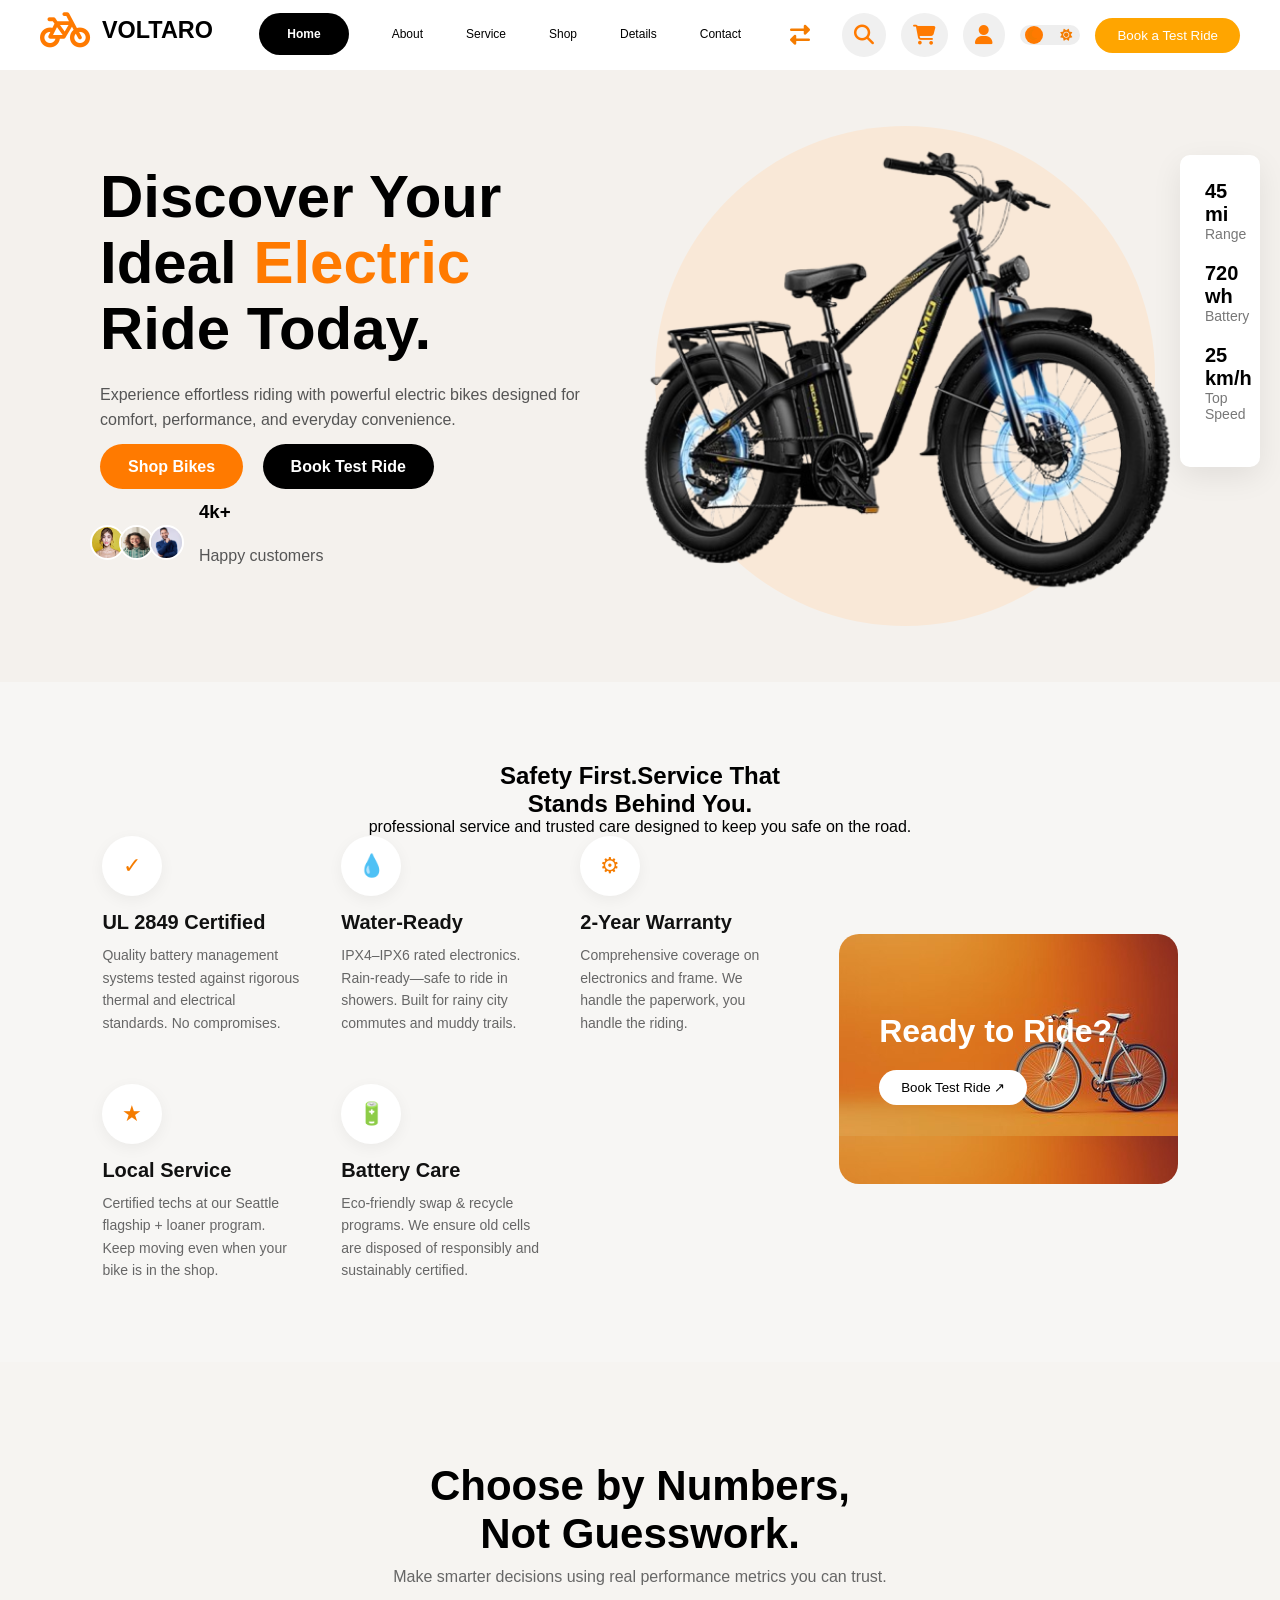
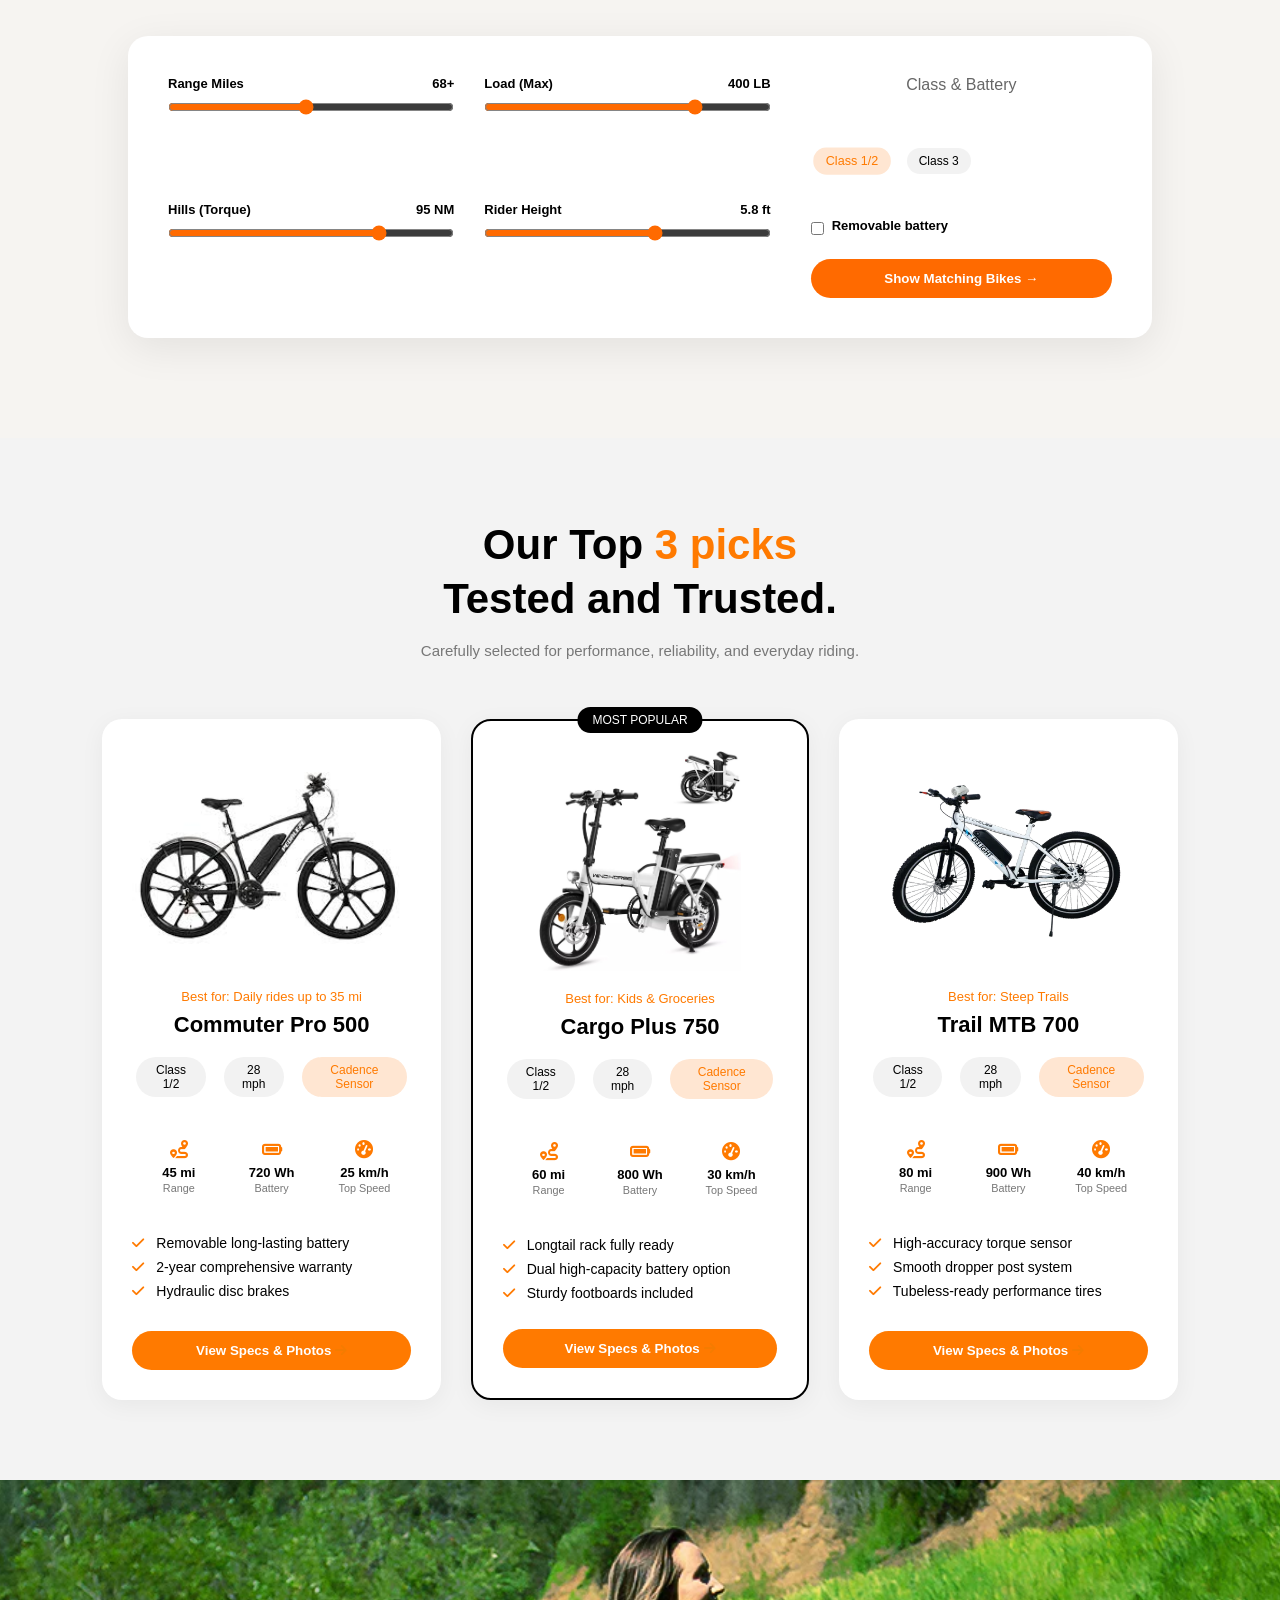
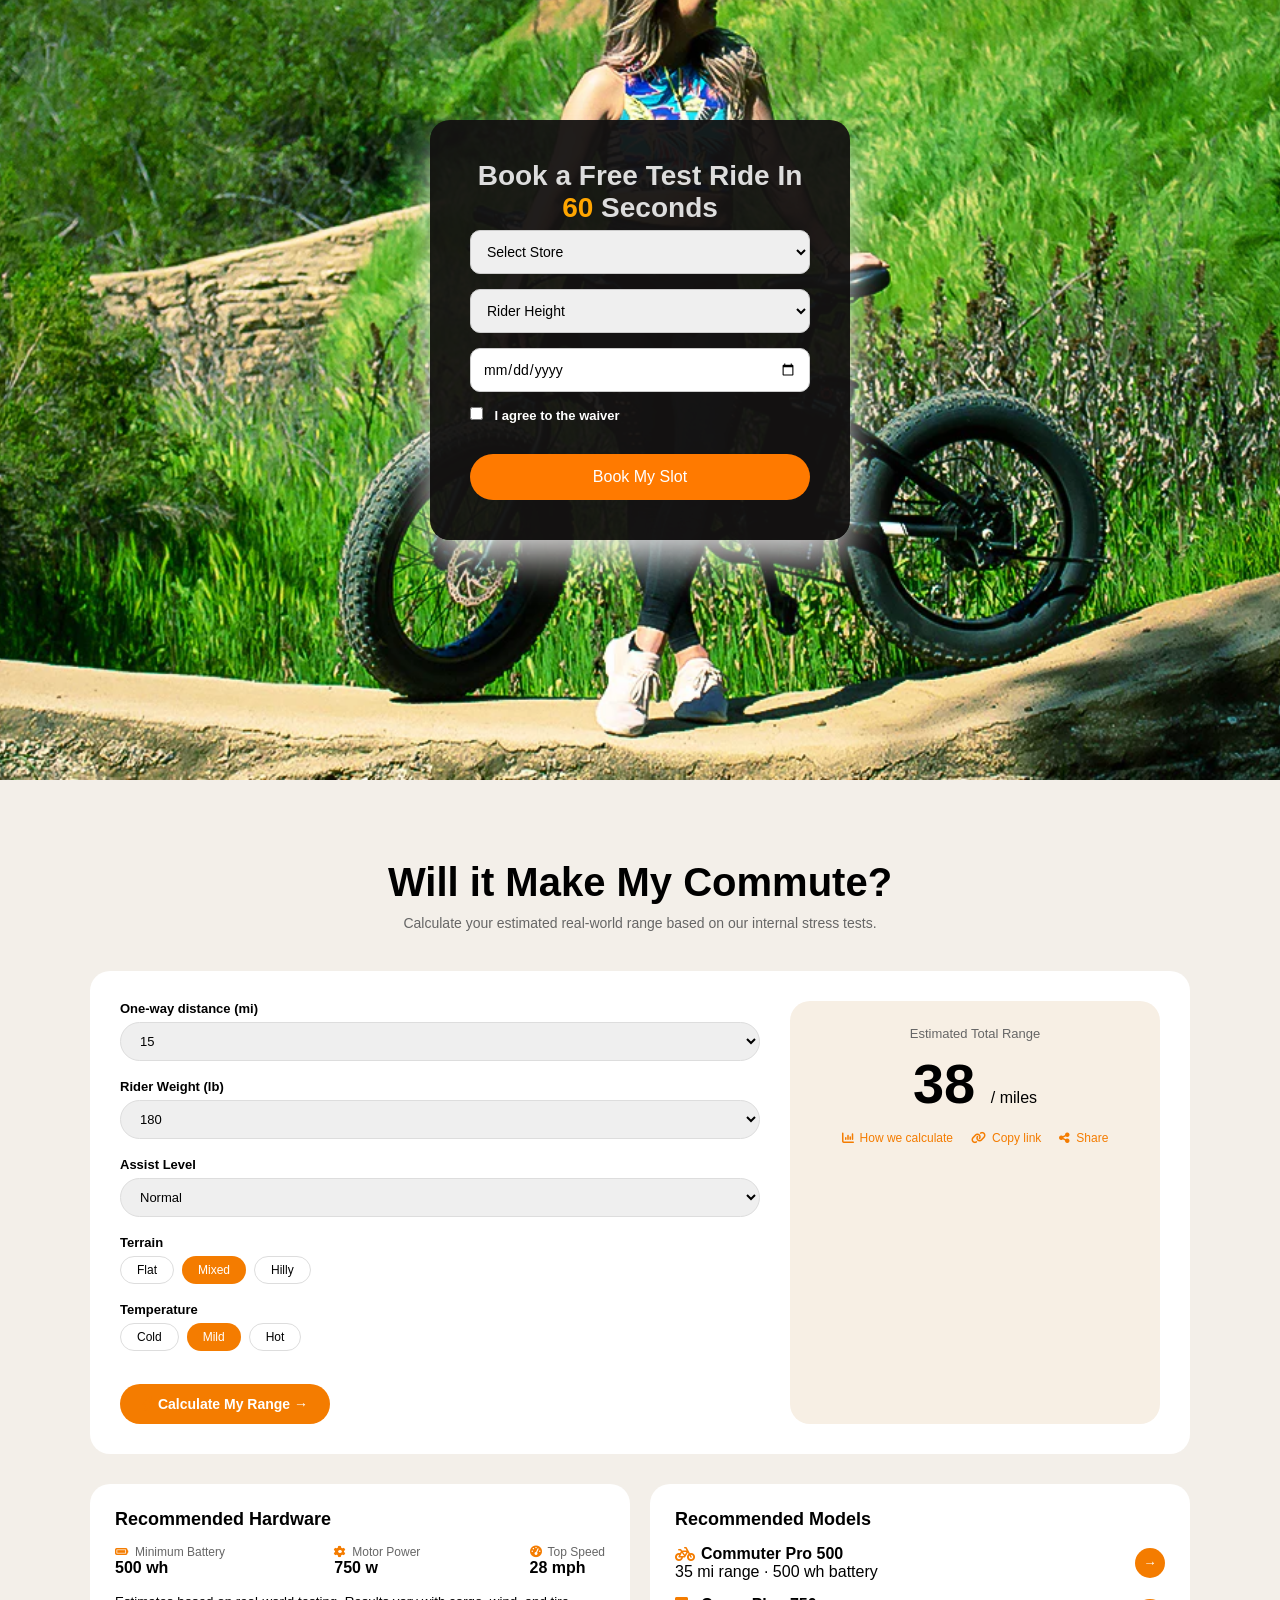
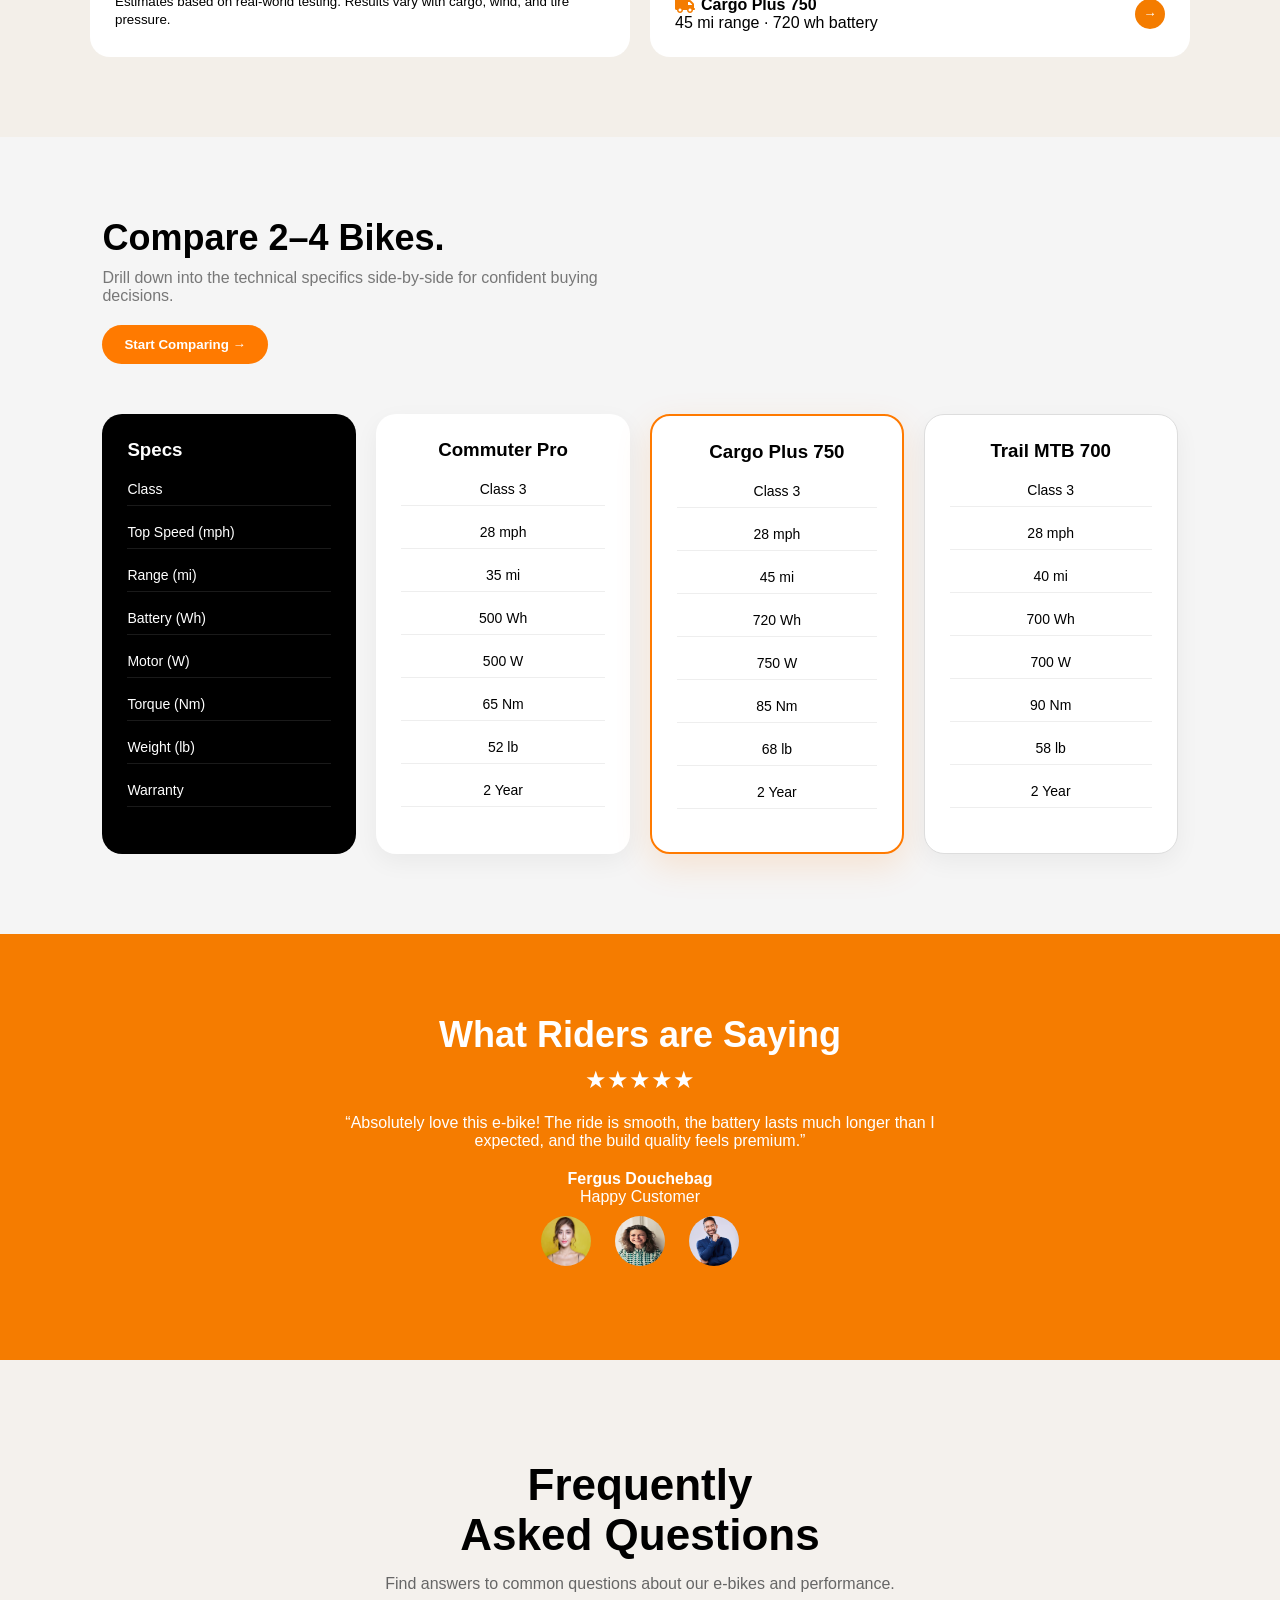
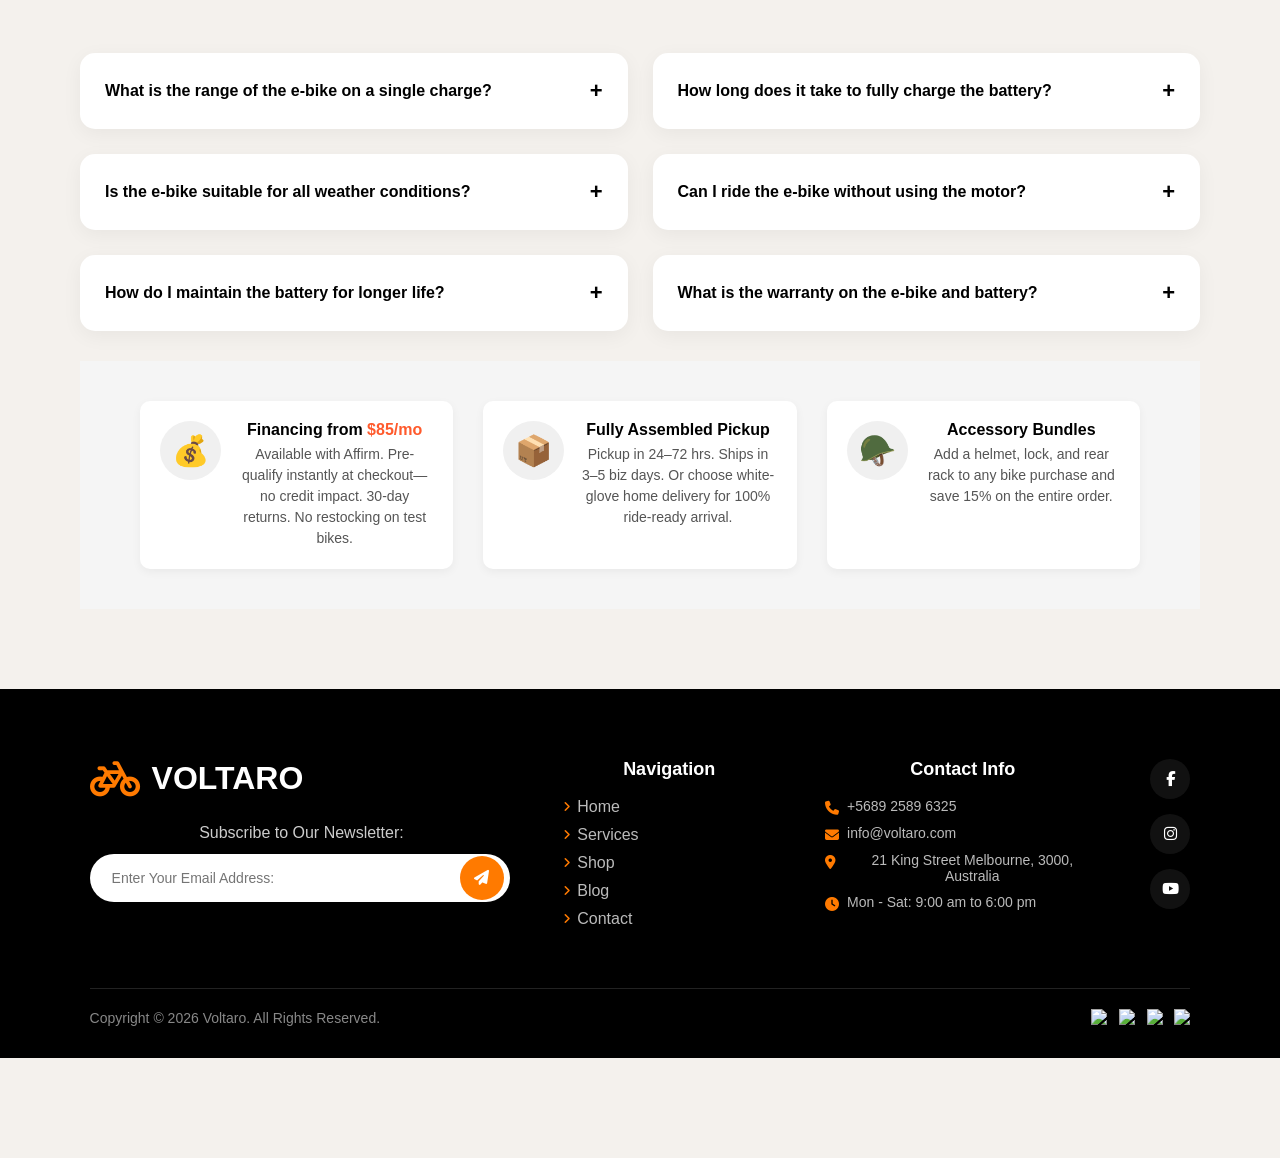
==== commit c147ebe0: "Add files via upload" ====
--- a/index.html
+++ b/index.html
@@ -3,72 +3,129 @@
 <head>
   <meta charset="UTF-8">
   <title>Voltaro</title>
-  <link rel="stylesheet" href="style.css">
-  <link rel="stylesheet" href="https://cdnjs.cloudflare.com/ajax/libs/font-awesome/6.5.0/css/all.min.css">
+ <link rel="stylesheet" href="css/style.css">
+ <link rel="stylesheet" href="css/dark.css">
+ <link rel="stylesheet" href="https://cdnjs.cloudflare.com/ajax/libs/font-awesome/6.6.0/css/all.min.css">
   <meta name="viewport" content="width=device-width, initial-scale=1.0">
-  <link rel="stylesheet" href="https://cdnjs.cloudflare.com/ajax/libs/font-awesome/6.5.0/css/all.min.css">
-  <link rel="stylesheet" href="https://cdnjs.cloudflare.com/ajax/libs/font-awesome/6.5.0/css/all.min.css">
-  <link rel="stylesheet" href="https://cdnjs.cloudflare.com/ajax/libs/font-awesome/6.5.0/css/all.min.css">
-  <link rel="stylesheet" href="style.css">
-
+ 
 </head>
 
 <body>
 
   <!-- HEADER -->
   <header class="header">
-    <div class="logo">VOLTARO</div>
+    <div class="logo ">
+        <i class="fa-solid fa-bicycle"></i>
+        <h3>VOLTARO</h3>
+      </div>
+      
 
     <nav class="nav">
-      <button class="btn-black">Home</button>
-      <a href="#">Service</a>
-      <a href="#">Shop</a>
-      <a href="#">Pages</a>
-      <a href="#">Blog</a>
-      <a href="#">Contact</a>
-    </nav>
-
-  <div class="right">
+  <ul>
+    <li><a href="index.html" class="btn black">Home</a></li>
+    <li><a href="about.html">About</a></li>
+    <li><a href="service-sales.html">Service</a></li>
+    <li><a href="shop.html">Shop</a></li>
+    <li><a href="product.html">Details</a></li>
+    <li><a href="#">Contact</a></li>
+    <div class="rtl-toggle">
+    <i class="fa-solid fa-right-left" id="rtlBtn"></i>
+</div>
+  </ul>
+</nav>
+
+
+<div class="right">
   <i class="fa-solid fa-magnifying-glass icon"></i>
   <i class="fa-solid fa-cart-shopping icon"></i>
   <i class="fa-solid fa-user icon"></i>
-
-  <button class="btn-white">
-  <i class="fa-solid fa-phone"></i> +568925896325
-  </button>
+  
+
+  <div class="theme-toggle" id="theme-toggle">
+    <i class="fa-solid fa-moon"></i>
+    <div class="toggle-circle"></div>
+    <i class="fa-solid fa-sun"></i>
+  </div>
 
   <button class="btn-orange">Book a Test Ride</button>
-  </div>
+</div>
+
+  
 
   </header>
 
-  <!-- HERO SECTION -->
   <section class="hero">
+
+  <div class="hero-container">
+
+    <!-- LEFT CONTENT -->
     <div class="hero-text">
-      <h1>Diacover Your Ideal <span class="highlight">Electric</span> Ride Today </h1>
-      <p>experience effortless riding with powerful electric bikes designed for confort,performance,and everday convenience.</p>
-      <button class="btn-orange">Shop Bike</button>
-      <button class="btn-black">Book Test Ride </button>
-      <p class="customers">
-      <i class="fa-solid fa-eye"></i>
-      <span>4k+</span> Happy Customers
+      <h1>
+        Discover Your <br>
+        Ideal <span>Electric</span> <br>
+        Ride Today.
+      </h1>
+
+      <p>
+        Experience effortless riding with powerful electric bikes
+        designed for comfort, performance, and everyday convenience.
       </p>
 
-    </div>
-
-    <div class="hero-img">
+      <div class="hero-buttons">
+        <a href="#" class="btn orange">Shop Bikes</a>
+        <a href="#" class="btn black">Book Test Ride</a>
+      </div>
+
+      <div class="customers">
+        <div class="avatars">
+          <img src="images/image copy 3.png">
+          <img src="images/image copy 5.png">
+          <img src="images/image copy 7.png">
+          
+        </div>
+        <div>
+          <h3>4k+</h3>
+          <p>Happy customers</p>
+        </div>
+      </div>
+
+    </div>
+
+    <!-- RIGHT IMAGE -->
+    <div class="hero-image">
       <div class="circle-bg"></div>
-    <img src="electric-bike.png" alt="Electric Bike">
-    </div>
-  </section>
-  <div><center><h2>Safety First.Service That Stands Behind You.</h2>
-  <p>professional service and trusted care designed to keep you safe on the road</p>
-  </center> 
-  </div>
+      <img src="images/bike 2.png" alt="Bike">
+    </div>
+
+    <!-- SPECS CARD -->
+    <div class="spec-card">
+      <div class="spec">
+        <h4>45 mi</h4>
+        <p>Range</p>
+      </div>
+      <div class="spec">
+        <h4>720 wh</h4>
+        <p>Battery</p>
+      </div>
+      <div class="spec">
+        <h4>25 km/h</h4>
+        <p>Top Speed</p>
+      </div>
+    </div>
+
+  </div>
+
+</section>
 
   <!-- FEATURE SECTION -->
 
   <section class="features-section">
+    <div><h1><center>Safety First.Service That<br>
+          Stands Behind You.
+          </h1></center>
+    <center><p>professional service and trusted care designed to keep you safe on the road.</p>
+    </center>
+    </div>
   
    <div class="features-container">
   <!-- LEFT SIDE FEATURES -->
@@ -131,67 +188,80 @@
 
   </div>
 </section>
-  
-<section class="numbers-section">
-<div class="container">
-
-<h1 class="main-title">Choose by Numbers,<br>Not Guesswork.</h1>
-<p class="subtitle">
-Make smarter decisions using real performance metrics you can trust.
-</p>
-
-<div class="filter-card">
-
-<div class="filter-left">
-
-<div class="slider-box">
-<label>Range Miles <span>12–68+</span></label>
-<input type="range" min="12" max="68" value="40">
-</div>
-
-<div class="slider-box">
-<label>Load (Max) <span>400 LB</span></label>
-<input type="range" min="100" max="400" value="300">
-</div>
-
-<div class="slider-box">
-<label>Hills (Torque) <span>95 NM</span></label>
-<input type="range" min="20" max="120" value="95">
-</div>
-
-<div class="slider-box">
-<label>Rider Height <span>5'10"</span></label>
-<input type="range" min="4" max="7" value="5">
-</div>
-
-</div>
-
-<div class="filter-right">
-
-<div class="class-section">
-<p>Class & Battery</p>
-<div class="class-buttons">
-<button class="class-btn">Class 1/2</button>
-<button class="class-btn active">Class 3</button>
-</div>
-</div>
-
-<div class="checkbox">
-<input type="checkbox" id="battery">
-<label for="battery">Removable battery</label>
-</div>
-
-<button class="cta-btn">
- Show Matching Bikes →
-</button>
-
- <small>Filtered bikes may vary in availability.</small>
- </div>
-
-</div>
-
-</div>
+
+
+  <section class="numbers animate">
+
+  <div class="numbers-container">
+
+    <h2>Choose by Numbers,<br>Not Guesswork.</h2>
+    <p>Make smarter decisions using real performance metrics you can trust.</p>
+
+    <div class="filter-card">
+
+      <!-- LEFT SIDE -->
+      <div class="filter-left">
+
+        <div class="slider-group">
+          <label>
+            Range Miles
+            <span id="rangeValue">68+</span>
+          </label>
+          <input type="range" id="range" min="20" max="120" value="68">
+        </div>
+
+        <div class="slider-group">
+          <label>
+            Load (Max)
+            <span id="loadValue">400 LB</span>
+          </label>
+          <input type="range" id="load" min="100" max="500" value="400">
+        </div>
+
+        <div class="slider-group">
+          <label>
+            Hills (Torque)
+            <span id="torqueValue">95 NM</span>
+          </label>
+          <input type="range" id="torque" min="20" max="120" value="95">
+        </div>
+
+        <div class="slider-group">
+          <label>
+            Rider Height
+            <span id="heightValue">5'10"</span>
+          </label>
+          <input type="range" id="height" min="4" max="7" step="0.1" value="5.8">
+        </div>
+
+      </div>
+
+      <!-- RIGHT SIDE -->
+      <div class="filter-right">
+
+        <div class="class-section">
+          <p>Class & Battery</p>
+          <div class="class-buttons">
+            <button class="class-btn active" data-class="1/2">Class 1/2</button>
+            <button class="class-btn" data-class="3">Class 3</button>
+          </div>
+        </div>
+
+        <div class="battery-option">
+          <input type="checkbox" id="battery">
+          <label for="battery">Removable battery</label>
+        </div>
+
+        <button id="showBtn" class="show-btn">
+          Show Matching Bikes →
+        </button>
+
+      </div>
+
+    </div>
+  </div>
 </section>
+
   
 <section class="top-picks">
 
@@ -204,7 +274,7 @@
 
     <!-- Card 1 -->
     <div class="cycle-card">
-      <img src="bike.png" alt="Commuter Pro 500">
+      <img src="images/bike.png" alt="Commuter Pro 500">
 
       <p class="best-for">Best for: Daily rides up to 35 mi</p>
       <h3>Commuter Pro 500</h3>
@@ -236,7 +306,7 @@
     <div class="cycle-card popular">
       <div class="badge">MOST POPULAR</div>
 
-      <img src="image copy.png" alt="Cargo Plus 750">
+      <img src="images/image copy.png" alt="Cargo Plus 750">
 
       <p class="best-for">Best for: Kids & Groceries</p>
       <h3>Cargo Plus 750</h3>
@@ -266,7 +336,7 @@
 
     <!-- Card 3 -->
     <div class="cycle-card">
-      <img src="image copy 2.png" alt="Trail MTB 700">
+      <img src="images/image copy 2.png" alt="Trail MTB 700">
 
       <p class="best-for">Best for: Steep Trails</p>
       <h3>Trail MTB 700</h3>
@@ -336,29 +406,145 @@
 
     </form>
   </div>
-
 </section>
 
 <section class="range-section">
-  <h2>Will it Make My Commute?</h2>
-
-  <div class="range-box">
-    <div class="range-left">
-      <label>One-way distance (mi)</label>
-      <input type="number" value="15">
-
-      <label>Rider Weight (lb)</label>
-      <input type="number" value="180">
-
-      <button class="orange-btn-1">Calculate My Range</button>
-    </div>
-
-    <div class="range-right">
-      <h3>Estimated Total Range</h3>
-      <div class="big-number">38 <span>miles</span></div>
-    </div>
-  </div>
+
+  <div class="container">
+
+    <!-- HEADER -->
+    <div class="range-header">
+      <h2>Will it Make My Commute?</h2>
+      <p>Calculate your estimated real-world range based on our internal stress tests.</p>
+    </div>
+
+    <!-- MAIN WHITE BOX -->
+    <div class="range-box">
+
+      <!-- FORM -->
+      <div class="range-form">
+
+        <div class="form-group">
+          <label>One-way distance (mi)</label>
+          <select>
+            <option>15</option>
+          </select>
+        </div>
+
+        <div class="form-group">
+          <label>Rider Weight (lb)</label>
+          <select>
+            <option>180</option>
+          </select>
+        </div>
+
+        <div class="form-group">
+          <label>Assist Level</label>
+          <select>
+            <option>Normal</option>
+          </select>
+        </div>
+
+        <div class="form-group">
+          <label>Terrain</label>
+          <div class="toggle">
+            <button>Flat</button>
+            <button class="active">Mixed</button>
+            <button>Hilly</button>
+          </div>
+        </div>
+
+        <div class="form-group">
+          <label>Temperature</label>
+          <div class="toggle">
+            <button>Cold</button>
+            <button class="active">Mild</button>
+            <button>Hot</button>
+          </div>
+        </div>
+
+        <button class="calculate-btn">
+          <i class="fa-solid fa-bolt"></i> Calculate My Range →
+        </button>
+
+      </div>
+
+      <!-- RESULT -->
+      <div class="range-result">
+        <p class="result-title">Estimated Total Range</p>
+        <h3>38 <span>/ miles</span></h3>
+
+        <div class="result-links">
+          <a href="#">
+            <i class="fa-solid fa-chart-column"></i> How we calculate
+          </a>
+          <a href="#">
+            <i class="fa-solid fa-link"></i> Copy link
+          </a>
+          <a href="#">
+            <i class="fa-solid fa-share-nodes"></i> Share
+          </a>
+        </div>
+      </div>
+
+    </div>
+
+    <!-- BOTTOM CARDS -->
+    <div class="bottom-cards">
+
+      <div class="card">
+        <h4>Recommended Hardware</h4>
+        <div class="hardware">
+          <div>
+            <p><i class="fa-solid fa-battery-full"></i> Minimum Battery</p>
+            <strong>500 wh</strong>
+          </div>
+          <div>
+            <p><i class="fa-solid fa-gear"></i> Motor Power</p>
+            <strong>750 w</strong>
+          </div>
+          <div>
+            <p><i class="fa-solid fa-gauge-high"></i> Top Speed</p>
+            <strong>28 mph</strong>
+          </div>
+        </div>
+        <small>
+          Estimates based on real-world testing. Results vary with cargo, wind, and tire pressure.
+        </small>
+      </div>
+
+      <div class="card">
+        <h4>Recommended Models</h4>
+
+        <div class="model">
+          <div>
+            <strong>
+              <i class="fa-solid fa-bicycle"></i> Commuter Pro 500
+            </strong>
+            <p>35 mi range · 500 wh battery</p>
+          </div>
+          <button class="arrow-btn">→</button>
+        </div>
+
+        <div class="model">
+          <div>
+            <strong>
+              <i class="fa-solid fa-truck"></i> Cargo Plus 750
+            </strong>
+            <p>45 mi range · 720 wh battery</p>
+          </div>
+          <button class="arrow-btn">→</button>
+        </div>
+
+      </div>
+
+    </div>
+
+  </div>
+
 </section>
+
+
 
 <section class="compare">
   <div class="compare-header">
@@ -441,60 +627,180 @@
   <span class="role">Happy Customer</span>
 
   <div class="profile-pics">
-    <img src="image copy 3.png">
-    <img src="C:\Users\Admin\Desktop\MY WEBSITE\image copy 4.png">
-    <img src="image copy 5.png">
+    <img src="images/image copy 3.png">
+    <img src="images/image copy 5.png">
+    <img src="images/image copy 7.png">
   </div>
 </section>
 
 
-<section class="faq">
+<section class="faq-section">
+
+  <!-- HEADER -->
+<div class="faq-header">
   <h2>Frequently<br>Asked Questions</h2>
-
-  <div class="faq-box">
-    <div class="faq-item">What is the range of the e-bike on a single charge? <span>+</span></div>
-    <div class="faq-item">How long does it take to fully charge the battery? <span>+</span></div>
-    <div class="faq-item">Is the e-bike suitable for all weather conditions? <span>+</span></div>
-    <div class="faq-item">Can I ride the e-bike without using the motor? <span>+</span></div>
-    <div class="faq-item">How do I maintain the battery for longer life? <span>+</span></div>
-    <div class="faq-item">What is the warranty on the e-bike and battery? <span>+</span></div>
-  </div>
+  <p>Find answers to common questions about our e-bikes and performance.</p>
+</div>
+
+<!-- FAQ BOXES -->
+<div class="faq-container">
+
+  <div class="faq-item">
+    <div class="faq-question">
+      <span>What is the range of the e-bike on a single charge?</span>
+      <span class="plus">+</span>
+    </div>
+    <p class="faq-answer">
+      Voltaro e-bikes offer up to 120 km range on a single charge depending on terrain, rider weight, and riding mode.
+    </p>
+  </div>
+
+  <div class="faq-item">
+    <div class="faq-question">
+      <span>How long does it take to fully charge the battery?</span>
+      <span class="plus">+</span>
+    </div>
+    <p class="faq-answer">
+      It typically takes 4–6 hours to fully charge the battery using the standard charger provided.
+    </p>
+  </div>
+
+  <div class="faq-item">
+    <div class="faq-question">
+      <span>Is the e-bike suitable for all weather conditions?</span>
+      <span class="plus">+</span>
+    </div>
+    <p class="faq-answer">
+      Yes, Voltaro bikes are designed to handle light rain and rough terrain, but extreme weather exposure should be avoided.
+    </p>
+  </div>
+
+  <div class="faq-item">
+    <div class="faq-question">
+      <span>Can I ride the e-bike without using the motor?</span>
+      <span class="plus">+</span>
+    </div>
+    <p class="faq-answer">
+      Absolutely. You can ride it like a regular bicycle without motor assistance anytime.
+    </p>
+  </div>
+
+  <div class="faq-item">
+    <div class="faq-question">
+      <span>How do I maintain the battery for longer life?</span>
+      <span class="plus">+</span>
+    </div>
+    <p class="faq-answer">
+      Avoid complete discharge regularly, store it in a cool place, and use the original charger for best performance.
+    </p>
+  </div>
+
+  <div class="faq-item">
+    <div class="faq-question">
+      <span>What is the warranty on the e-bike and battery?</span>
+      <span class="plus">+</span>
+    </div>
+    <p class="faq-answer">
+      Voltaro provides a 2-year warranty on the bike frame and a 1-year warranty on the battery.
+    </p>
+  </div>
+
+</div>
+
+
+<!-- BOTTOM FEATURES -->
+<section class="features">
+
+  <div class="feature">
+    <div class="icon">💰</div>
+    <div>
+      <h4>Financing from <span>$85/mo</span></h4>
+      <p>Available with Affirm. Pre-qualify instantly at checkout—no credit impact. 30-day returns. No restocking on test bikes.</p>
+    </div>
+  </div>
+
+  <div class="feature">
+    <div class="icon">📦</div>
+    <div>
+      <h4>Fully Assembled Pickup</h4>
+      <p>Pickup in 24–72 hrs. Ships in 3–5 biz days. Or choose white-glove home delivery for 100% ride-ready arrival.</p>
+    </div>
+  </div>
+
+  <div class="feature">
+    <div class="icon">🪖</div>
+    <div>
+      <h4>Accessory Bundles</h4>
+      <p>Add a helmet, lock, and rear rack to any bike purchase and save 15% on the entire order.</p>
+    </div>
+  </div>
+
 </section>
-
-
-
-
-
-
-<!-- FOOTER -->
-  <footer class="footer">
-    <div class="footer-top">
-      <div>
-        <h3>VOLTARO</h3>
-        <p>Subscribe to our newsletter</p>
-        <input type="email" placeholder="Email address">
-      </div>
-
-      <div>
-        <h4>Navigation</h4>
-        <p>Home</p>
-        <p>Service</p>
-        <p>Shop</p>
-        <p>Blog</p>
-        <p>Contact</p>
-      </div>
-
-      <div>
-        <h4>Contact info</h4>
-        <p>+568925896325</p>
-        <p>info@voltaro.com</p>
-        <p>21 King Street Melboume,3000,Australia</p>
-        <p>Mon-Sat 9:00 am to 6:00 pm</p>
-      </div>
-    </div>
-
-    <p class="copy">© 2026 Voltaro. All rights reserved.</p>
-  </footer>
-
+<!-- Font Awesome CDN -->
+
+<footer class="footer">
+
+  <div class="footer-container">
+
+    <!-- LEFT SECTION -->
+    <div class="footer-left">
+      <div class="logo">
+        <i class="fa-solid fa-bicycle"></i>
+        <h2>VOLTARO</h2>
+      </div>
+
+      <p class="newsletter-text">Subscribe to Our Newsletter:</p>
+
+      <div class="newsletter-box">
+        <input type="email" placeholder="Enter Your Email Address:">
+        <button class="send-btn">
+  <i class="fa-solid fa-paper-plane"></i>
+</button>
+      </div>
+    </div>
+
+    <!-- NAVIGATION -->
+    <div class="footer-nav">
+      <h4>Navigation</h4>
+      <ul>
+        <li><i class="fa-solid fa-angle-right"></i> Home</li>
+        <li><i class="fa-solid fa-angle-right"></i> Services</li>
+        <li><i class="fa-solid fa-angle-right"></i> Shop</li>
+        <li><i class="fa-solid fa-angle-right"></i> Blog</li>
+        <li><i class="fa-solid fa-angle-right"></i> Contact</li>
+      </ul>
+    </div>
+
+    <!-- CONTACT -->
+    <div class="footer-contact">
+      <h4>Contact Info</h4>
+      <p><i class="fa-solid fa-phone"></i>+5689 2589 6325</p>
+      <p><i class="fa-solid fa-envelope"></i>info@voltaro.com</p>
+      <p><i class="fa-solid fa-location-dot"></i> 21 King Street Melbourne, 3000, Australia</p>
+      <p><i class="fa-solid fa-clock"></i>Mon - Sat: 9:00 am to 6:00 pm</p>
+    </div>
+
+    <!-- SOCIAL -->
+    <div class="footer-social">
+      <div class="social-circle"><i class="fa-brands fa-facebook-f"></i></div>
+      <div class="social-circle active"><i class="fa-brands fa-instagram"></i></div>
+      <div class="social-circle"><i class="fa-brands fa-youtube"></i></div>
+    </div>
+
+  </div>
+
+  <div class="footer-bottom">
+    <p>Copyright © 2026 Voltaro. All Rights Reserved.</p>
+
+    <div class="payment-icons">
+      <img src="https://img.icons8.com/color/48/visa.png"/>
+      <img src="https://img.icons8.com/color/48/mastercard.png"/>
+      <img src="https://img.icons8.com/color/48/paypal.png"/>
+      <img src="https://img.icons8.com/color/48/apple-pay.png"/>
+    </div>
+  </div>
+
+</footer>
+<script src="script.js"></script>
 </body>
 </html>
--- a/css/style.css
+++ b/css/style.css
@@ -0,0 +1,2015 @@
+* {
+  margin: 0;
+  padding: 0;
+  box-sizing: border-box;
+  font-family: Arial, sans-serif;
+}
+@import url('https://fonts.googleapis.com/css2?family=Inter:wght@300;400;500;600&display=swap');
+
+.about-btn {
+  display: inline-block;
+  margin-top: 20px;
+  padding: 12px 25px;
+  background: #f47c00;
+  color: white;
+  text-decoration: none;
+  border-radius: 25px;
+  font-weight: 600;
+  transition: 0.3s;
+}
+
+.about-btn:hover {
+  background: #d96d00;
+}
+/* HEADER */
+
+
+
+.nav ul {
+  display: flex;
+  list-style: none;
+  gap: 15px;
+}
+
+.header {
+  display: flex;
+  justify-content: space-between;
+  align-items: center;
+  padding: 10px 40px;
+  background: white;
+}
+
+.logo {
+  font-size: 20px;
+  font-weight: bold;
+}
+
+.nav a {
+  margin: 0 14px;
+  text-decoration: none;
+  color: black;
+  font-size: 12px;
+}
+.highlight {
+  color: orange;
+}
+
+
+.right {
+  display: flex;
+  align-items: center;
+  gap: 15px;
+}
+.right i {
+  font-size: 20px;
+}
+
+.icon {
+  cursor: pointer;
+
+}
+
+
+.btn-orange {
+  background: orange;
+  color: white;
+  border: none;
+  padding: 10px 22px;
+  border-radius: 20px;
+  cursor: pointer;
+}
+
+.btn-black {
+  background: black;
+  color: white;
+  border: none;
+  padding: 10px 22px;
+  border-radius: 20px;
+  cursor: pointer;
+}
+
+.btn-white {
+  background: white;
+  color: black;
+  border: none;
+  padding: 10px 22px;
+  border-radius: 20px;
+  cursor: pointer;
+}
+
+
+
+
+
+/* FEATURES */
+/* ===== SECTION ===== */
+.features-section {
+    padding: 80px 8%;
+    background: #f7f6f4;
+    font-family: 'Segoe UI', sans-serif;
+}
+
+/* ===== MAIN GRID ===== */
+.features-container {
+    display: grid;
+    grid-template-columns: 2fr 1fr;
+    gap: 60px;
+    align-items: center;
+}
+
+/* ===== FEATURES GRID ===== */
+.features-grid {
+    display: grid;
+    grid-template-columns: repeat(3, 1fr);
+    gap: 50px 40px;
+}
+
+/* ===== FEATURE ITEM ===== */
+.feature-item h3 {
+    font-size: 20px;
+    font-weight: 700;
+    margin-bottom: 10px;
+    color: #111;
+}
+
+.feature-item p {
+    font-size: 14px;
+    color: #666;
+    line-height: 1.6;
+    max-width: 280px;
+}
+
+/* ===== ICON STYLE ===== */
+.icon-circle {
+    width: 60px;
+    height: 60px;
+    border-radius: 50%;
+    background: #fff;
+    display: flex;
+    align-items: center;
+    justify-content: center;
+    margin-bottom: 15px;
+    font-size: 22px;
+    color: #f57c00;
+    box-shadow: 0 4px 15px rgba(0,0,0,0.05);
+}
+
+/* ===== CTA CARD ===== */
+.cta-card {
+    background: url(../images/image.png);
+    border-radius: 20px;
+    padding: 50px 40px;
+    color: white;
+    position: relative;
+    min-height: 250px;
+    display: flex;
+    align-items: center;
+}
+
+.cta-content h2 {
+    font-size: 32px;
+    font-weight: 800;
+    margin-bottom: 20px;
+}
+
+/* ===== BUTTON ===== */
+.cta-btn {
+    display: inline-flex;
+    align-items: center;
+    gap: 10px;
+    padding: 12px 22px;
+    background: white;
+    color: #111;
+    border-radius: 30px;
+    text-decoration: none;
+    font-weight: 400;
+    transition: 0.3s ease;
+}
+
+
+
+.cta-btn span {
+    background: black;
+    color: white;
+    width: 24px;
+    height: 24px;
+    border-radius: 50%;
+    display: flex;
+    align-items: center;
+    justify-content: center;
+    font-size: 12px;
+}
+
+.cta-btn:hover {
+    background: #111;
+    color: white;
+}
+
+/* HERO SECTION */
+
+
+.hero {
+  background: #f4f1ed;
+  padding: 80px 100px;
+  position: relative;
+}
+
+.hero-container {
+  display: flex;
+  align-items: center;
+  justify-content: space-between;
+  position: relative;
+}
+
+/* LEFT TEXT */
+.hero-text {
+  max-width: 500px;
+}
+
+.hero-text h1 {
+  font-size: 60px;
+  font-weight: 800;
+  line-height: 1.1;
+}
+
+.hero-text span {
+  color: #ff7a00;
+}
+
+.hero-text p {
+  margin: 20px 0;
+  color: #555;
+  font-size: 16px;
+  line-height: 1.6;
+}
+
+/* BUTTONS */
+.hero-buttons {
+  margin: 25px 0;
+}
+
+.btn {
+  padding: 14px 28px;
+  border-radius: 30px;
+  text-decoration: none;
+  margin-right: 15px;
+  font-weight: 600;
+}
+
+.btn.orange {
+  background: #ff7a00;
+  color: #fff;
+}
+
+.btn.black {
+  background: #000;
+  color: #fff;
+}
+
+/* CUSTOMERS */
+.customers {
+  display: flex;
+  align-items: center;
+  gap: 15px;
+  margin-top: 20px;
+}
+
+.avatars img {
+  width: 35px;
+  height: 35px;
+  border-radius: 50%;
+  margin-left: -10px;
+  border: 2px solid #fff;
+}
+
+/* RIGHT IMAGE */
+.hero-image {
+  position: relative;
+}
+
+.hero-image img {
+  width: 550px;
+  position: relative;
+  z-index: 2;
+}
+
+/* FLOATING BIKE EFFECT */
+.hero-image img {
+  width: 550px;
+  position: relative;
+  z-index: 2;
+  animation: floatBike 4s ease-in-out infinite;
+}
+
+@keyframes floatBike {
+  0% { transform: translateY(0px); }
+  50% { transform: translateY(-18px); }
+  100% { transform: translateY(0px); }
+}
+
+.circle-bg {
+  width: 500px;
+  height: 500px;
+  background: #f9e8d7;
+  border-radius: 50%;
+  position: absolute;
+  top: 50%;
+  left: 50%;
+  transform: translate(-50%, -50%);
+  z-index: 1;
+}
+/* CIRCLE ANIMATION */
+.circle-bg {
+  width: 500px;
+  height: 500px;
+  background: #f9e8d7;
+  border-radius: 50%;
+  position: absolute;
+  top: 50%;
+  left: 50%;
+  transform: translate(-50%, -50%);
+  z-index: 1;
+
+  animation: pulseCircle 5s ease-in-out infinite;
+}
+
+@keyframes pulseCircle {
+  0% { transform: translate(-50%, -50%) scale(1); }
+  50% { transform: translate(-50%, -50%) scale(1.05); }
+  100% { transform: translate(-50%, -50%) scale(1); }
+}
+
+/* HERO TEXT ANIMATION */
+.hero-text {
+  max-width: 500px;
+  animation: slideLeft 1s ease forwards;
+}
+
+.hero-image {
+  position: relative;
+  animation: slideRight 1s ease forwards;
+}
+
+@keyframes slideLeft {
+  from {
+    opacity: 0;
+    transform: translateX(-80px);
+  }
+  to {
+    opacity: 1;
+    transform: translateX(0);
+  }
+}
+
+@keyframes slideRight {
+  from {
+    opacity: 0;
+    transform: translateX(80px);
+  }
+  to {
+    opacity: 1;
+    transform: translateX(0);
+  }
+}
+
+/* SPEC CARD */
+.spec-card {
+  position: absolute;
+  right: -80px;
+  top: 5px;
+  width: 80px;  
+  background: #fff;
+  padding: 25px;
+  border-radius: 10px;
+  box-shadow: 0 10px 30px rgba(0,0,0,0.08);
+  
+  z-index: 5;   
+}
+.spec {
+  margin-bottom: 20px;
+}
+
+.spec h4 {
+  font-size: 20px;
+  font-weight: 600;
+}
+
+.spec p {
+  font-size: 14px;
+  color: #777;
+}
+
+
+
+
+
+/* SECTION BACKGROUND */
+
+
+/* NUMBERS SECTION ANIMATION */
+.numbers.hidden {
+  opacity: 0;
+  transform: translateY(80px);
+}
+
+.numbers.show {
+  opacity: 1;
+  transform: translateY(0);
+  transition: all 1s ease;
+}
+
+.filter-card {
+  animation: popUp 1s ease;
+}
+
+
+
+.slider-group input[type="range"] {
+  width: 100%;
+  accent-color: #ff6a00;
+  transition: 0.3s;
+}
+
+.slider-group input[type="range"]:hover {
+  transform: scale(1.03);
+}
+
+.slider-group input[type="range"]:active {
+  box-shadow: 0 0 15px rgba(255,106,0,0.5);
+}
+
+.class-btn {
+  padding: 8px 16px;
+  border-radius: 20px;
+  border: 1px solid #ff6a00;
+  background: white;
+  cursor: pointer;
+  transition: all 0.3s ease;
+}
+
+.class-btn:hover {
+  background: #ffe5d3;
+}
+
+.class-btn.active {
+  background: #ff6a00;
+  color: white;
+  transform: scale(1.05);
+}
+.numbers {
+  padding: 100px 10%;
+  background: #f6f4f1;
+  text-align: center;
+}
+
+.numbers h2 {
+  font-size: 42px;
+  margin-bottom: 10px;
+}
+
+.numbers p {
+  color: #666;
+  margin-bottom: 50px;
+}
+
+.filter-card {
+  background: #fff;
+  padding: 40px;
+  border-radius: 20px;
+  display: flex;
+  justify-content: space-between;
+  gap: 40px;
+  box-shadow: 0 10px 40px rgba(0,0,0,0.08);
+}
+
+.filter-left {
+  flex: 2;
+  display: grid;
+  grid-template-columns: 1fr 1fr;
+  gap: 30px;
+}
+
+.slider-group label {
+  display: flex;
+  justify-content: space-between;
+  font-weight: 600;
+  margin-bottom: 8px;
+}
+
+.slider-group input[type="range"] {
+  width: 100%;
+  accent-color: #ff6a00;
+}
+
+.filter-right {
+  flex: 1;
+  display: flex;
+  flex-direction: column;
+  justify-content: center;
+  gap: 20px;
+}
+
+.class-buttons {
+  display: flex;
+  gap: 10px;
+}
+
+.class-btn {
+  padding: 8px 16px;
+  border-radius: 20px;
+  border: 1px solid #ff6a00;
+  background: white;
+  cursor: pointer;
+}
+
+.class-btn.active {
+  background: #ff6a00;
+  color: white;
+}
+
+.battery-option {
+  display: flex;
+  align-items: center;
+  gap: 8px;
+}
+
+.show-btn {
+  background: #ff6a00;
+  color: white;
+  padding: 12px;
+  border: none;
+  border-radius: 30px;
+  cursor: pointer;
+  font-weight: 600;
+  transition: 0.3s;
+}
+
+.show-btn:hover {
+  opacity: 0.85;
+}
+
+/* SCROLL ANIMATION SYSTEM */
+.hidden {
+  opacity: 0;
+  transform: translateY(80px);
+  transition: opacity 1s ease, transform 1s ease;
+}
+
+.show {
+  opacity: 1;
+  transform: translateY(0);
+}
+
+
+
+
+/* ===== GLOBAL ===== */
+* {
+  margin: 0;
+  padding: 0;
+  box-sizing: border-box;
+  font-family: "Segoe UI", sans-serif;
+}
+
+body {
+  background: #f3f3f3;
+}
+
+/* ===== SECTION ===== */
+.top-picks {
+  padding: 80px 8%;
+  text-align: center;
+}
+
+/* ===== HEADER ===== */
+.section-header h2 {
+  font-size: 42px;
+  font-weight: 800;
+  line-height: 1.3;
+}
+
+.section-header span {
+  color: #ff7a00;
+}
+
+.section-header p {
+  margin-top: 15px;
+  color: #777;
+  font-size: 15px;
+}
+
+/* ===== CARD GRID (FIXED PROPERLY) ===== */
+.cycle-cards {
+  display: grid;
+  grid-template-columns: repeat(3, minmax(0, 1fr));
+  gap: 30px;
+  margin-top: 60px;
+  align-items: stretch;
+}
+
+/* ===== CARD ===== */
+.cycle-card {
+  background: #fff;
+  padding: 30px;
+  border-radius: 20px;
+  box-shadow: 0 5px 25px rgba(0, 0, 0, 0.05);
+  transition: 0.3s ease;
+  position: relative;
+
+  display: flex;
+  flex-direction: column;
+  justify-content: space-between;
+}
+
+.cycle-card:hover {
+  transform: translateY(-8px);
+}
+
+/* Image fix */
+.cycle-card img {
+  width: 100%;
+  height: 220px;
+  object-fit: contain;
+  margin-bottom: 20px;
+}
+
+/* ===== TEXT ===== */
+.best-for {
+  font-size: 13px;
+  color: #ff7a00;
+  margin-bottom: 8px;
+}
+
+.cycle-card h3 {
+  font-size: 22px;
+  margin-bottom: 15px;
+}
+
+/* ===== CLASS BUTTONS ===== */
+.class-buttons {
+  margin-bottom: 20px;
+}
+
+.class-buttons button {
+  border: none;
+  background: #f2f2f2;
+  padding: 6px 12px;
+  border-radius: 20px;
+  margin: 4px;
+  font-size: 12px;
+  cursor: pointer;
+}
+
+.class-buttons .active {
+  background: #ffe6d2;
+  color: #ff7a00;
+}
+
+/* ===== SPEC ICONS ===== */
+.spec-icons {
+  display: flex;
+  justify-content: space-between;
+  margin: 20px 0;
+  text-align: center;
+}
+
+.spec-icons div {
+  flex: 1;
+  font-size: 13px;
+}
+
+.spec-icons i {
+  display: block;
+  font-size: 18px;
+  color: #ff7a00;
+  margin-bottom: 6px;
+}
+
+.spec-icons span {
+  font-weight: 600;
+  display: block;
+}
+
+.spec-icons small {
+  color: #777;
+}
+
+/* ===== FEATURES ===== */
+.features-list {
+  list-style: none;
+  text-align: left;
+  margin: 20px 0;
+  flex-grow: 1;
+}
+
+.features-list li {
+  font-size: 14px;
+  margin-bottom: 8px;
+}
+
+.features-list i {
+  color: #ff7a00;
+  margin-right: 8px;
+}
+
+/* ===== BUTTON ===== */
+.view-btn {
+  width: 100%;
+  padding: 12px;
+  border: none;
+  border-radius: 30px;
+  background: #ff7a00;
+  color: #fff;
+  font-weight: 600;
+  cursor: pointer;
+  transition: 0.3s ease;
+}
+
+.view-btn:hover {
+  background: #e86d00;
+}
+
+/* ===== POPULAR CARD ===== */
+.popular {
+  border: 2px solid #000;
+}
+
+.badge {
+  position: absolute;
+  top: -14px;
+  left: 50%;
+  transform: translateX(-50%);
+  background: #000;
+  color: #fff;
+  padding: 6px 15px;
+  font-size: 12px;
+  border-radius: 20px;
+}
+
+
+.test-ride-section {
+  min-height: 100vh;
+  background-image: url(../images/hills.png); 
+  background-size: cover;
+  background-position: center;
+  background-repeat: no-repeat;
+
+  display: flex;
+  align-items: center;
+  justify-content: center;
+  padding: 20px;
+}
+
+.test-ride-box {
+  background-color: rgba(21, 18, 18, 0.95);
+  padding: 40px;
+  width: 420px;
+  border-radius: 20px;
+  text-align: center;
+  box-shadow: 0 20px 40px rgba(244, 241, 241, 0.872);
+}
+
+.test-ride-box h2 {
+  font-size: 28px;
+  color:#ddd;
+  margin-bottom: 6px;
+}
+
+.test-ride-box p {
+  font-size: 14px;
+  color: #333;
+  margin-bottom: 25px;
+}
+
+.test-ride-form {
+  display: flex;
+  flex-direction: column;
+  gap: 15px;
+}
+
+.test-ride-form select,
+.test-ride-form input[type="date"] {
+  padding: 12px;
+  border-radius: 10px;
+  border: 1px solid #ccc;
+  font-size: 14px;
+}
+
+.waiver {
+  font-size: 13px;
+  text-align: left;
+  color: white;
+}
+
+.waiver input {
+  margin-right: 8px;
+}
+
+.book-btn {
+  margin-top: 10px;
+  padding: 14px;
+  border-radius: 30px;
+  border: none;
+  background-color: #ff7a00;
+  color: #fff;
+  font-size: 16px;
+  cursor: pointer;
+}
+
+.book-btn:hover {
+  background-color: #e86c00;
+}
+
+/* TESTIMONIAL */
+.testimonial {
+  background: #f57c00;
+  color: white;
+  text-align: center;
+  padding: 80px 20px;
+}
+
+.testimonial h2 {
+  font-size: 36px;
+}
+
+.stars {
+  font-size: 24px;
+  margin: 10px 0;
+}
+
+.review {
+  max-width: 600px;
+  margin: 20px auto;
+}
+
+.profile-pics img {
+  width: 50px;
+  height: 50px;
+  border-radius: 50%;
+  margin: 10px;
+}
+
+
+/* ===============================
+   FAQ SECTION
+=================================*/
+
+
+
+.faq-section {
+  background: #f4f1ed;
+  padding: 100px 80px;
+  text-align: center;
+}
+
+.faq-header h2 {
+  font-size: 44px;
+  font-weight: 800;
+  margin-bottom: 15px;
+}
+
+.faq-header p {
+  color: #666;
+  margin-bottom: 60px;
+}
+
+/* FAQ GRID */
+.faq-container {
+  display: grid;
+  grid-template-columns: repeat(2, 1fr);
+  gap: 25px;
+}
+
+/* FAQ CARD */
+.faq-item {
+  background: #fff;
+  padding: 25px;
+  border-radius: 15px;
+  text-align: left;
+  transition: all 0.3s ease;
+  cursor: pointer;
+  box-shadow: 0 5px 20px rgba(0,0,0,0.05);
+}
+
+.faq-item:hover {
+  transform: translateY(-5px);
+}
+
+/* QUESTION ROW */
+.faq-question {
+  display: flex;
+  justify-content: space-between;
+  align-items: center;
+  font-weight: 600;
+}
+
+/* PLUS ICON */
+
+.plus {
+  font-size: 22px;
+  font-weight: bold;
+  cursor: pointer;
+}
+
+
+/* ANSWER */
+.faq-answer {
+  max-height: 0;
+  overflow: hidden;
+  transition: max-height 0.4s ease, margin-top 0.3s ease;
+  color: #666;
+  font-weight: normal;
+  line-height: 1.6;
+  margin-top: 0;
+}
+
+/* SHOW ANSWER */
+.faq-item.active .faq-answer {
+  max-height: 500px;   /* increased from 200px */
+  margin-top: 15px;
+}
+
+
+
+/* ================= FEATURES SECTION ================= */
+
+/* FEATURES SECTION */
+body {
+  margin: 0;
+  padding: 0;
+}
+.features {
+  width: 100%;
+  background: #ffffff;
+  padding: 80px 60px;
+  display: flex;
+  gap: 40px;
+  margin-top: 30px;
+}
+
+/* EACH FEATURE */
+.feature {
+  display: flex;
+  gap: 20px;
+  flex: 1;
+}
+
+/* ICON */
+.icon {
+  font-size: 32px;
+  color: #ff7a00;
+}
+
+/* TITLE */
+.feature h4 {
+  font-size: 18px;
+  margin-bottom: 10px;
+}
+
+/* Highlight */
+.feature h4 span {
+  color: #ff7a00;
+}
+
+/* DESCRIPTION */
+.feature p {
+  color: #666;
+  font-size: 14px;
+  line-height: 1.6;
+}
+
+
+
+/* FOOTER FIX */
+body {
+  margin: 0;
+  padding: 0;
+}
+
+
+footer {
+  margin-top: 80px;
+}
+
+
+/*Range section*/
+
+.range-section {
+  background: #f4f1ed;
+  padding: 100px 80px;
+  font-family: sans-serif;
+}
+
+.range-header {
+  text-align: center;
+  margin-bottom: 50px;
+}
+
+.range-header h2 {
+  font-size: 50px;
+  font-weight: 800;
+  margin-bottom: 10px;
+}
+
+.range-header p {
+  color: #666;
+}
+
+.range-box {
+  background: #fff;
+  padding: 40px;
+  border-radius: 20px;
+  display: flex;
+  justify-content: space-between;
+  gap: 40px;
+}
+
+/* FORM */
+.range-form {
+  flex: 2;
+}
+
+.form-group {
+  margin-bottom: 20px;
+}
+
+label {
+  display: block;
+  margin-bottom: 8px;
+  font-weight: 600;
+}
+
+select {
+  width: 100%;
+  padding: 12px;
+  border-radius: 30px;
+  border: 1px solid #ddd;
+}
+
+.toggle {
+  display: flex;
+  gap: 10px;
+}
+
+.toggle button {
+  padding: 8px 18px;
+  border-radius: 20px;
+  border: 1px solid #ddd;
+  background: #fff;
+  cursor: pointer;
+}
+
+.toggle .active {
+  background: #f4b400;
+  border: none;
+  color: #fff;
+}
+
+.calculate-btn {
+  margin-top: 20px;
+  padding: 14px 25px;
+  background: #f47c00;
+  border: none;
+  color: #fff;
+  border-radius: 30px;
+  cursor: pointer;
+  font-weight: 600;
+}
+
+/* SECTION BACKGROUND */
+.range-section {
+  background: #f3efe9;
+  padding: 80px 0;
+  display: flex;
+  justify-content: center;
+}
+
+/* FIXED WIDTH CONTAINER */
+.container {
+  width: 1100px;
+  max-width: 95%;
+}
+
+/* HEADER */
+.range-header {
+  text-align: center;
+  margin-bottom: 40px;
+}
+
+.range-header h2 {
+  font-size: 40px;
+  font-weight: 800;
+  margin-bottom: 10px;
+}
+
+.range-header p {
+  font-size: 14px;
+  color: #666;
+}
+
+/* MAIN WHITE BOX */
+.range-box {
+  background: #fff;
+  padding: 30px;
+  border-radius: 20px;
+  display: flex;
+  gap: 30px;
+}
+
+/* FORM SIDE */
+.range-form {
+  flex: 2;
+}
+
+.form-group {
+  margin-bottom: 18px;
+}
+
+label {
+  font-size: 13px;
+  font-weight: 600;
+  display: block;
+  margin-bottom: 6px;
+}
+
+select {
+  width: 100%;
+  padding: 10px 15px;
+  border-radius: 25px;
+  border: 1px solid #ddd;
+  font-size: 13px;
+}
+
+/* TOGGLE BUTTONS */
+.toggle {
+  display: flex;
+  gap: 8px;
+}
+
+.toggle button {
+  padding: 6px 16px;
+  border-radius: 20px;
+  border: 1px solid #ddd;
+  background: #fff;
+  font-size: 12px;
+  cursor: pointer;
+  transition: 0.3s;
+}
+
+.toggle button:hover {
+  background: #f47c00;
+  color: #fff;
+  border: none;
+}
+
+.toggle .active {
+  background: #f47c00;
+  color: #fff;
+  border: none;
+}
+
+/* CALCULATE BUTTON */
+.calculate-btn {
+  margin-top: 15px;
+  padding: 12px 22px;
+  background: #f47c00;
+  border: none;
+  color: #fff;
+  border-radius: 25px;
+  font-size: 14px;
+  font-weight: 600;
+  cursor: pointer;
+  transition: 0.3s;
+}
+
+.calculate-btn:hover {
+  background: #d96d00;
+}
+
+/* RESULT BOX */
+.range-result {
+  flex: 1;
+  background: #f7efe4;
+  padding: 25px;
+  border-radius: 20px;
+  text-align: center;
+}
+
+.result-title {
+  font-size: 13px;
+  color: #666;
+  margin-bottom: 10px;
+}
+
+.range-result h3 {
+  font-size: 56px;
+  font-weight: 800;
+}
+
+.range-result h3 span {
+  font-size: 16px;
+  font-weight: 500;
+}
+
+/* RESULT LINKS */
+.result-links {
+  margin-top: 15px;
+  display: flex;
+  justify-content: center;
+  gap: 18px;
+}
+
+.result-links a {
+  font-size: 12px;
+  text-decoration: none;
+  color: #f47c00;
+  display: flex;
+  align-items: center;
+  gap: 6px;
+}
+
+.result-links a:hover {
+  text-decoration: underline;
+}
+
+/* ICON STYLING */
+i {
+  color: #f47c00;
+}
+
+/* BOTTOM CARDS */
+.bottom-cards {
+  margin-top: 30px;
+  display: flex;
+  gap: 20px;
+}
+
+.card {
+  background: #fff;
+  padding: 25px;
+  border-radius: 20px;
+  flex: 1;
+}
+
+.card h4 {
+  margin-bottom: 15px;
+  font-size: 18px;
+}
+
+.hardware {
+  display: flex;
+  justify-content: space-between;
+  margin: 15px 0;
+}
+
+.hardware p {
+  font-size: 12px;
+  color: #666;
+  display: flex;
+  align-items: center;
+  gap: 6px;
+}
+
+.model {
+  display: flex;
+  justify-content: space-between;
+  align-items: center;
+  margin-top: 15px;
+}
+
+.model strong {
+  display: flex;
+  align-items: center;
+  gap: 6px;
+}
+
+.arrow-btn {
+  width: 30px;
+  height: 30px;
+  border-radius: 50%;
+  border: none;
+  background: #f47c00;
+  color: #fff;
+  cursor: pointer;
+  transition: 0.3s;
+}
+
+.arrow-btn:hover {
+  background: #d96d00;
+}
+
+
+/* Section */
+.compare {
+  padding: 80px 8%;
+  background: #f5f5f5;
+  font-family: Arial, sans-serif;
+}
+
+/* Header */
+.compare-header {
+  display: flex;
+  justify-content: space-between;
+  align-items: center;
+  margin-bottom: 50px;
+  flex-wrap: wrap;
+}
+
+.compare h2 {
+  font-size: 36px;
+  margin-bottom: 10px;
+}
+
+.compare-header p {
+  color: #777;
+  max-width: 500px;
+}
+
+.compare-btn {
+  background: #ff7a00;
+  color: #fff;
+  border: none;
+  padding: 12px 22px;
+  border-radius: 30px;
+  font-weight: 600;
+  cursor: pointer;
+  transition: 0.3s ease;
+}
+
+.compare-btn:hover {
+  background: #e56c00;
+}
+
+/* Grid Layout */
+.compare-table {
+  display: grid;
+  grid-template-columns: repeat(4, 1fr);
+  gap: 20px;
+  align-items: stretch;
+}
+
+/* Specs Column */
+.specs {
+  background: #000;
+  color: #fff;
+  padding: 25px;
+  border-radius: 20px;
+}
+
+.specs h3 {
+  margin-bottom: 20px;
+}
+
+.specs p {
+  margin: 18px 0;
+  font-size: 14px;
+  border-bottom: 1px solid rgba(255,255,255,0.1);
+  padding-bottom: 8px;
+}
+
+/* Normal Bike Card */
+.bike,
+.bike-highlight,
+.highlight-1 {
+  background: #fff;
+  padding: 25px;
+  border-radius: 20px;
+  text-align: center;
+  box-shadow: 0 8px 25px rgba(0,0,0,0.05);
+}
+
+.bike h3,
+.bike-highlight h3,
+.highlight-1 h3 {
+  margin-bottom: 20px;
+}
+
+.bike p,
+.bike-highlight p,
+.highlight-1 p {
+  margin: 18px 0;
+  font-size: 14px;
+  border-bottom: 1px solid #eee;
+  padding-bottom: 8px;
+}
+
+/* Highlight Cargo Plus 750 */
+.highlight-1 {
+  border: 2px solid #ff7a00;
+  transform: scale(1.03);
+  box-shadow: 0 12px 35px rgba(255,122,0,0.15);
+}
+
+/* Optional subtle style for Trail MTB */
+.bike-highlight {
+  border: 1px solid #ddd;
+}
+
+  .compare-header {
+    flex-direction: column;
+    align-items: flex-start;
+    gap: 20px;
+  }
+
+  .highlight-1 {
+    transform: none;
+  }
+
+
+
+
+
+
+
+
+/* ==============================
+   BOTTOM FEATURES SECTION
+============================== */
+
+.features{
+width:100%;
+background:#f5f5f5;
+padding:40px 60px;
+display:flex;
+justify-content:space-between;
+gap:30px;
+flex-wrap:wrap;
+}
+
+/* FEATURE CARD */
+
+.feature{
+display:flex;
+align-items:flex-start;
+gap:15px;
+background:white;
+padding:20px;
+border-radius:10px;
+flex:1;
+min-width:250px;
+transition:0.3s;
+box-shadow:0 3px 10px rgba(0,0,0,0.05);
+}
+
+/* HOVER ANIMATION */
+
+.feature:hover{
+transform:translateY(-5px);
+box-shadow:0 8px 20px rgba(0,0,0,0.1);
+}
+
+/* ICON */
+
+.icon{
+font-size:30px;
+background:#f0f0f0;
+padding:12px;
+border-radius:50%;
+}
+
+/* TEXT */
+
+.feature h4{
+font-size:16px;
+margin-bottom:5px;
+}
+
+.feature h4 span{
+color:#ff5a2c;
+font-weight:bold;
+}
+
+.feature p{
+font-size:14px;
+color:#555;
+line-height:1.5;
+}
+
+
+
+/* ================= FOOTER ================= */
+
+.footer{
+background:#000;
+color:#fff;
+padding:70px 8% 30px;
+width:100vw;
+margin-left:calc(50% - 50vw);
+box-sizing:border-box;
+}
+/* LAYOUT */
+
+.footer-container{
+display:flex;
+justify-content:space-between;
+align-items:flex-start;
+gap:50px;
+flex-wrap:wrap;
+max-width:1400px;
+margin:auto;
+}
+
+/* LEFT SECTION */
+
+.footer-left{
+flex:2;
+min-width:260px;
+}
+
+.logo{
+display:flex;
+align-items:center;
+gap:12px;
+margin-bottom:10px;
+}
+
+.logo i{
+font-size:40px;
+color:#ff7a00;
+}
+
+.logo h2{
+font-size:32px;
+margin:0;
+}
+
+.newsletter-text{
+margin:25px 0 12px;
+color:#ccc;
+}
+
+/* NEWSLETTER */
+
+.newsletter-box{
+position:relative;
+max-width:420px;
+width:100%;
+}
+
+.newsletter-box input{
+width:100%;
+padding:16px 22px;
+border-radius:40px;
+border:none;
+outline:none;
+font-size:14px;
+}
+
+.send-btn{
+position:absolute;
+right:6px;
+top:50%;
+transform:translateY(-50%);
+width:44px;
+height:44px;
+border-radius:50%;
+border:none;
+background:#ff7a00;
+cursor:pointer;
+display:flex;
+justify-content:center;
+align-items:center;
+transition:0.3s;
+}
+
+.send-btn:hover{
+background:#ff8f26;
+}
+
+.send-btn i{
+color:#fff;
+font-size:15px;
+}
+
+/* NAVIGATION */
+
+.footer-nav{
+flex:1;
+min-width:160px;
+}
+
+.footer-nav h4{
+margin-bottom:18px;
+font-size:18px;
+}
+
+.footer-nav ul{
+list-style:none;
+padding:0;
+margin:0;
+}
+
+.footer-nav li{
+margin-bottom:10px;
+color:#bbb;
+display:flex;
+align-items:center;
+gap:6px;
+cursor:pointer;
+transition:0.3s;
+}
+
+.footer-nav li:hover{
+color:#fff;
+}
+
+.footer-nav li i{
+color:#ff7a00;
+font-size:12px;
+}
+
+/* CONTACT */
+
+.footer-contact{
+flex:1.3;
+min-width:200px;
+}
+
+.footer-contact h4{
+margin-bottom:18px;
+font-size:18px;
+}
+
+.footer-contact p{
+margin-bottom:10px;
+color:#bbb;
+display:flex;
+gap:8px;
+align-items:flex-start;
+font-size:14px;
+}
+
+.footer-contact i{
+color:#ff7a00;
+margin-top:3px;
+}
+
+/* SOCIAL */
+
+.footer-social{
+display:flex;
+flex-direction:column;
+gap:15px;
+}
+
+.social-circle{
+width:40px;
+height:40px;
+border-radius:50%;
+background:#111;
+display:flex;
+align-items:center;
+justify-content:center;
+cursor:pointer;
+transition:0.3s;
+}
+
+.social-circle:hover{
+background:#ff7a00;
+transform:translateY(-3px);
+}
+
+.social-circle i{
+color:white;
+font-size:15px;
+}
+
+/* BOTTOM */
+
+.footer-bottom{
+margin-top:50px;
+padding-top:20px;
+border-top:1px solid #222;
+display:flex;
+justify-content:space-between;
+align-items:center;
+flex-wrap:wrap;
+gap:10px;
+font-size:14px;
+color:#888;
+}
+
+.payment-icons img{
+height:24px;
+margin-left:8px;
+}
+
+
+
+
+
+/* THEME TOGGLE SWITCH */
+
+.theme-toggle{
+display:flex;
+align-items:center;
+gap:6px;
+background:#eee;
+padding:4px 8px;
+border-radius:30px;
+cursor:pointer;
+position:relative;
+width:60px;
+justify-content:space-between;
+}
+
+.theme-toggle i{
+font-size:12px;
+z-index:2;
+}
+
+.toggle-circle{
+width:20px;
+height:20px;
+background:white;
+border-radius:50%;
+position:absolute;
+left:5px;
+transition:0.3s;
+}
+
+/* DARK MODE SWITCH POSITION */
+
+body.dark-mode .toggle-circle{
+left:35px;
+}
+
+/* RTL TOGGLE ICON */
+
+.rtl-toggle{
+cursor:pointer;
+font-size:20px;
+margin-left:20px;
+}
+
+/* RTL MODE */
+
+body.rtl{
+direction: rtl;
+}
+
+/* Fix flex layouts */
+
+body.rtl .navbar,
+body.rtl .nav,
+body.rtl .hero,
+body.rtl .features,
+body.rtl .process-grid,
+body.rtl .footer{
+flex-direction: row-reverse;
+}
+
+/* text alignment */
+
+body.rtl h1,
+body.rtl h2,
+body.rtl h3,
+body.rtl p{
+text-align:right;
+}
+
+
+
+/* ===============================
+TABLET RESPONSIVE (992px)
+=================================*/
+
+@media (max-width: 992px){
+
+/* HEADER */
+.header{
+flex-direction:column;
+gap:10px;
+padding:15px 20px;
+}
+
+.nav ul{
+flex-wrap:wrap;
+justify-content:center;
+}
+
+/* HERO */
+
+.hero{
+padding:60px 30px;
+}
+
+.hero-container{
+flex-direction:column;
+text-align:center;
+}
+
+.hero-text h1{
+font-size:40px;
+}
+
+.hero-image img{
+width:100%;
+max-width:420px;
+}
+
+/* FEATURE GRID */
+
+.features-container{
+grid-template-columns:1fr;
+gap:40px;
+}
+
+.features-grid{
+grid-template-columns:repeat(2,1fr);
+}
+
+/* FILTER CARD */
+
+.filter-card{
+flex-direction:column;
+}
+
+.filter-left{
+grid-template-columns:1fr;
+}
+
+/* TOP PICKS */
+
+.cycle-cards{
+grid-template-columns:repeat(2,1fr);
+}
+
+/* RANGE SECTION */
+
+.range-box{
+flex-direction:column;
+}
+
+.bottom-cards{
+flex-direction:column;
+}
+
+/* COMPARE TABLE */
+
+.compare-table{
+grid-template-columns:repeat(2,1fr);
+}
+
+/* FOOTER */
+
+.footer-container{
+flex-wrap:wrap;
+gap:40px;
+}
+
+.footer-left{
+width:100%;
+}
+
+.footer-nav,
+.footer-contact{
+width:45%;
+}
+
+.footer-social{
+flex-direction:row;
+width:100%;
+justify-content:center;
+}
+
+}
+
+/* ===============================
+MOBILE RESPONSIVE (768px)
+=================================*/
+
+@media (max-width:768px){
+
+/* NAVBAR */
+
+.nav{
+display:none;
+}
+
+/* HERO */
+
+.hero{
+padding:50px 20px;
+}
+
+.hero-text h1{
+font-size:32px;
+}
+
+.hero-buttons{
+display:flex;
+flex-direction:column;
+gap:10px;
+}
+
+.btn{
+display:block;
+text-align:center;
+}
+
+/* FEATURES GRID */
+
+.features-grid{
+grid-template-columns:1fr;
+}
+
+/* TOP PICKS */
+
+.cycle-cards{
+grid-template-columns:1fr;
+}
+
+/* FILTER CARD */
+
+.filter-card{
+padding:25px;
+}
+
+/* FAQ */
+
+.faq-section{
+padding:60px 20px;
+}
+
+.faq-container{
+grid-template-columns:1fr;
+}
+
+/* RANGE */
+
+.range-section{
+padding:60px 20px;
+}
+
+.container{
+width:100%;
+}
+
+/* COMPARE */
+
+.compare-header{
+flex-direction:column;
+align-items:flex-start;
+gap:15px;
+}
+
+.compare-table{
+grid-template-columns:1fr;
+}
+
+/* FOOTER */
+
+.footer{
+padding:60px 20px;
+}
+
+.footer-container{
+flex-direction:column;
+gap:40px;
+}
+
+.footer-nav,
+.footer-contact{
+width:100%;
+}
+
+.newsletter-box{
+width:100%;
+}
+
+.footer-bottom{
+flex-direction:column;
+gap:15px;
+text-align:center;
+}
+
+}
+
+/* ===============================
+SMALL MOBILE (480px)
+=================================*/
+
+@media (max-width:480px){
+
+.hero-text h1{
+font-size:26px;
+}
+
+.section-header h2{
+font-size:28px;
+}
+
+.range-header h2{
+font-size:28px;
+}
+
+.compare h2{
+font-size:26px;
+}
+
+.testimonial h2{
+font-size:28px;
+}
+
+}
--- a/css/dark.css
+++ b/css/dark.css
@@ -0,0 +1,178 @@
+/* =========================
+DARK MODE GLOBAL
+========================= */
+
+body.dark-mode{
+background:#0f0f0f;
+color:#e5e5e5;
+transition:0.3s;
+}
+
+/* TEXT COLORS */
+
+body.dark-mode h1,
+body.dark-mode h2,
+body.dark-mode h3,
+body.dark-mode h4{
+color:#ffffff;
+}
+
+body.dark-mode p{
+color:#cfcfcf;
+}
+
+/* =========================
+HEADER
+========================= */
+
+body.dark-mode .header{
+background:#111;
+border-bottom:1px solid #222;
+}
+
+body.dark-mode .nav a{
+color:#e5e5e5;
+}
+
+body.dark-mode .nav a:hover{
+color:#ff7a00;
+}
+
+/* =========================
+HERO
+========================= */
+
+body.dark-mode .hero{
+background:#111;
+}
+
+body.dark-mode .hero p{
+color:#cfcfcf;
+}
+
+/* =========================
+CARDS
+========================= */
+
+body.dark-mode .cycle-card,
+body.dark-mode .card,
+body.dark-mode .filter-card,
+body.dark-mode .compare-table,
+body.dark-mode .cta-card{
+background:#1a1a1a;
+border:1px solid #2a2a2a;
+}
+
+body.dark-mode .cycle-card h3{
+color:#fff;
+}
+
+/* =========================
+FEATURES
+========================= */
+
+body.dark-mode .features-section{
+background:#0f0f0f;
+}
+
+body.dark-mode .feature-item{
+background:#1a1a1a;
+border:1px solid #222;
+}
+
+/* =========================
+FORM SECTIONS
+========================= */
+
+body.dark-mode select,
+body.dark-mode input{
+background:#1a1a1a;
+color:#fff;
+border:1px solid #333;
+}
+
+/* =========================
+FAQ
+========================= */
+
+body.dark-mode .faq-item{
+background:#1a1a1a;
+border:1px solid #222;
+}
+
+body.dark-mode .faq-question{
+color:#fff;
+}
+
+body.dark-mode .faq-answer{
+color:#cfcfcf;
+}
+
+/* =========================
+COMPARE TABLE
+========================= */
+
+body.dark-mode .compare{
+background:#0f0f0f;
+}
+
+body.dark-mode .bike{
+background:#1a1a1a;
+}
+
+body.dark-mode .specs{
+background:#151515;
+}
+
+/* =========================
+TESTIMONIAL
+========================= */
+
+body.dark-mode .testimonial{
+background:#111;
+}
+
+/* =========================
+FOOTER
+========================= */
+
+body.dark-mode .footer{
+background:#0b0b0b;
+border-top:1px solid #222;
+}
+
+body.dark-mode .footer p{
+color:#cfcfcf;
+}
+
+/* =========================
+BUTTONS
+========================= */
+
+body.dark-mode .btn-black{
+background:#fff;
+color:#000;
+}
+
+body.dark-mode .btn-orange{
+background:#ff7a00;
+color:#fff;
+}
+
+/* =========================
+TOGGLE STYLE
+========================= */
+
+.theme-toggle{
+display:flex;
+align-items:center;
+gap:8px;
+cursor:pointer;
+}
+
+.toggle-circle{
+width:18px;
+height:18px;
+background:#ff7a00;
+border-radius:50%;
+}
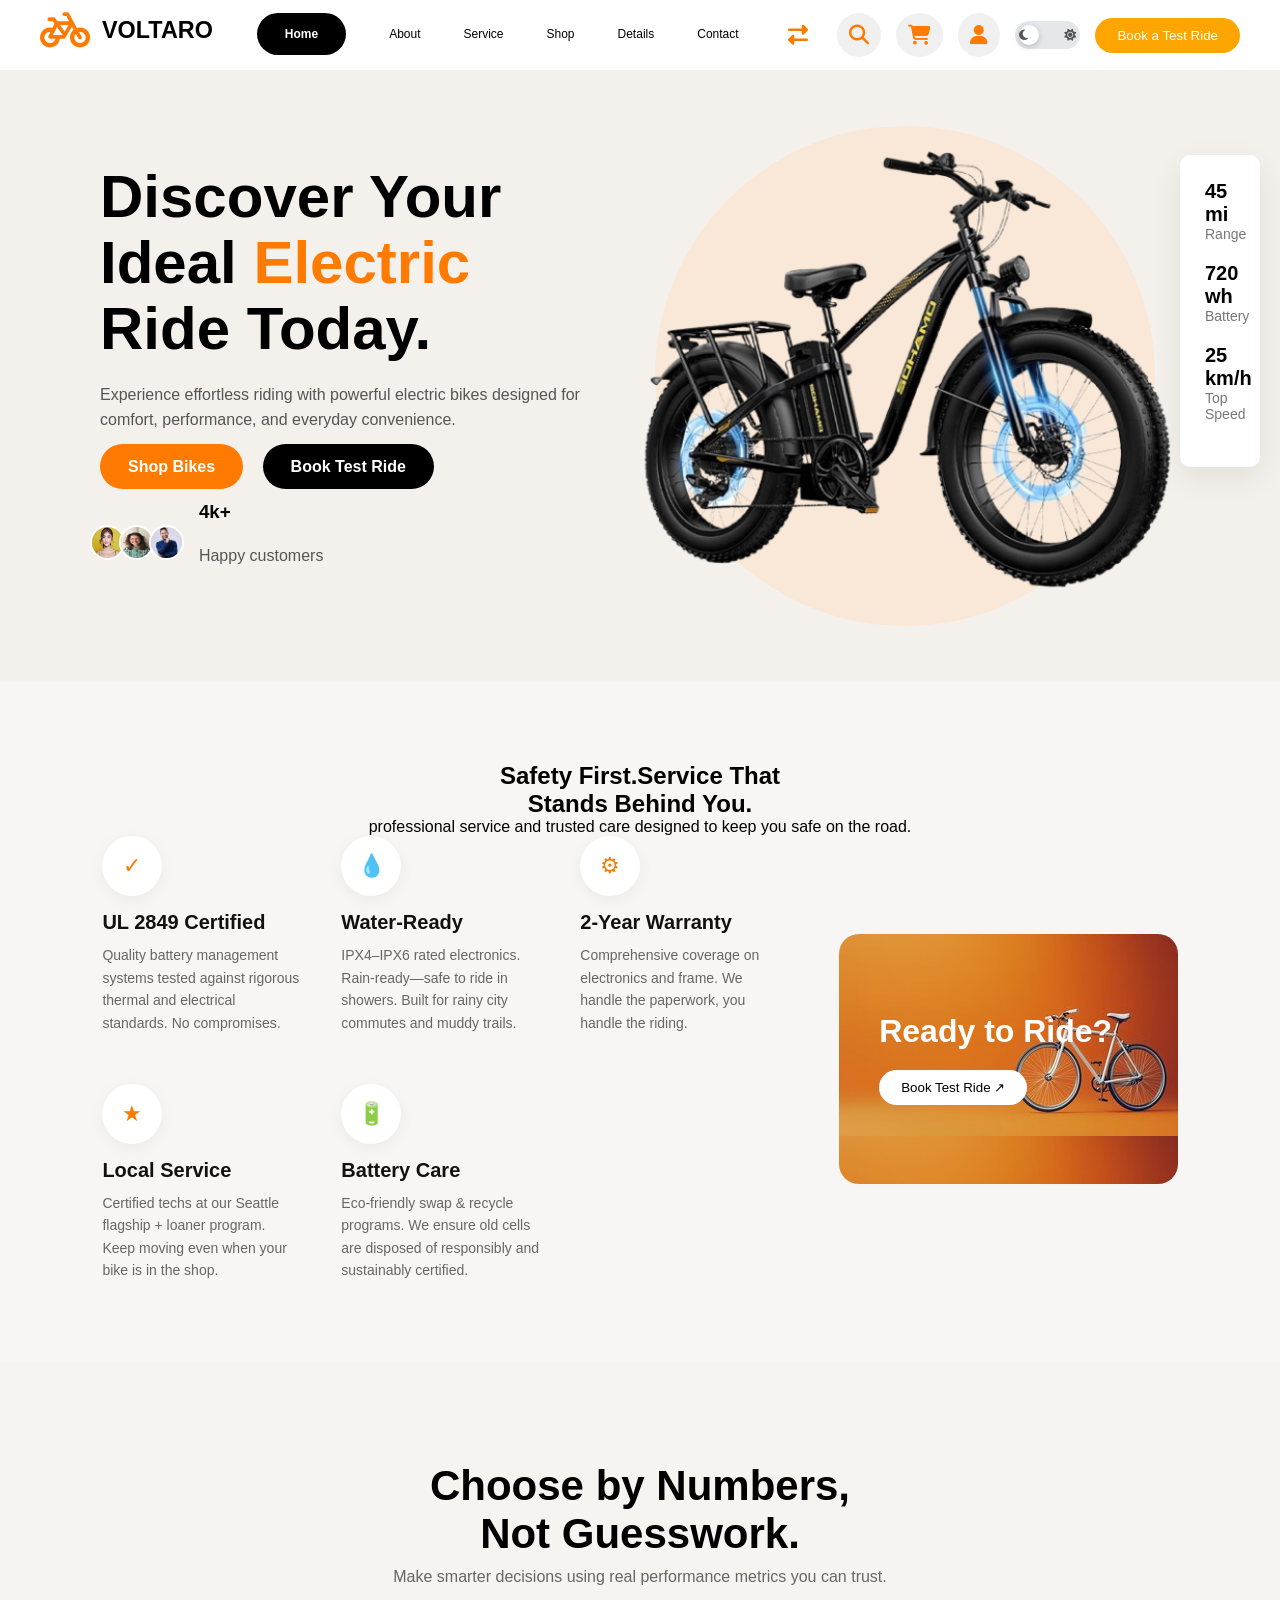
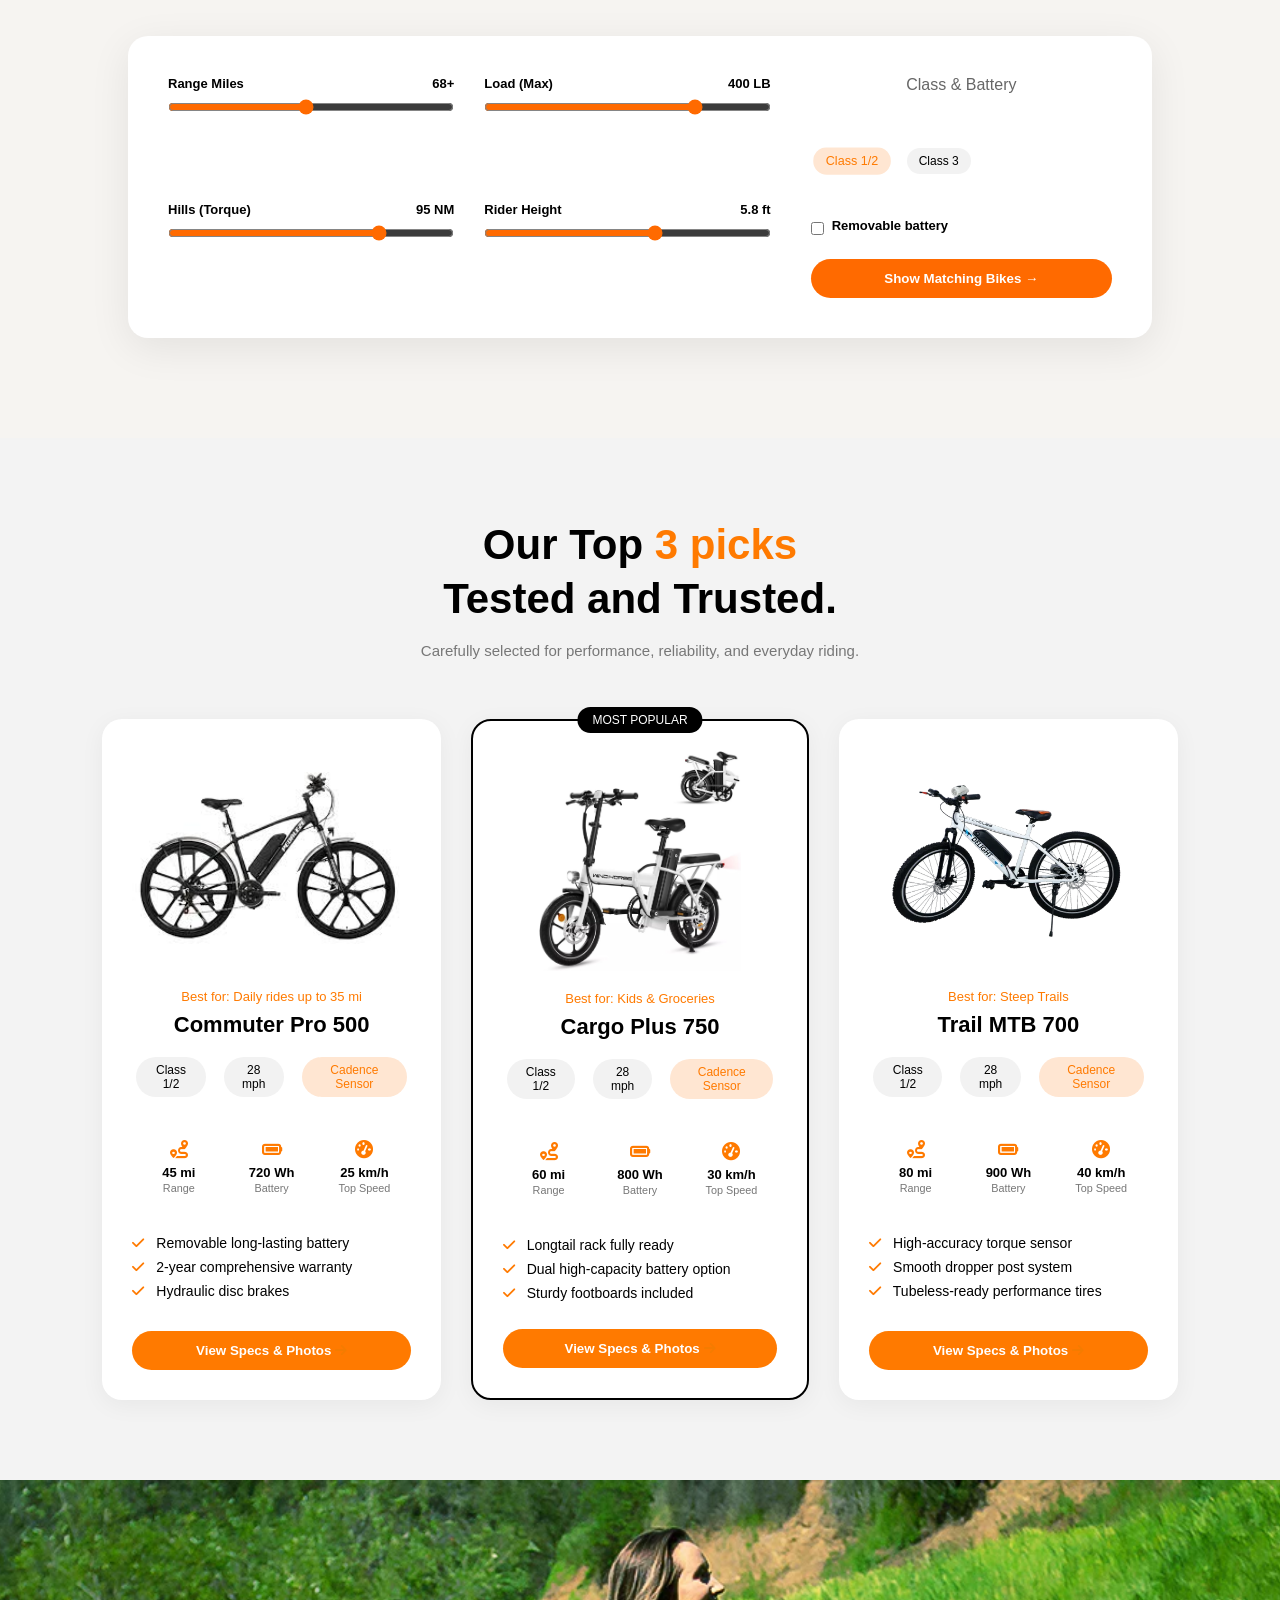
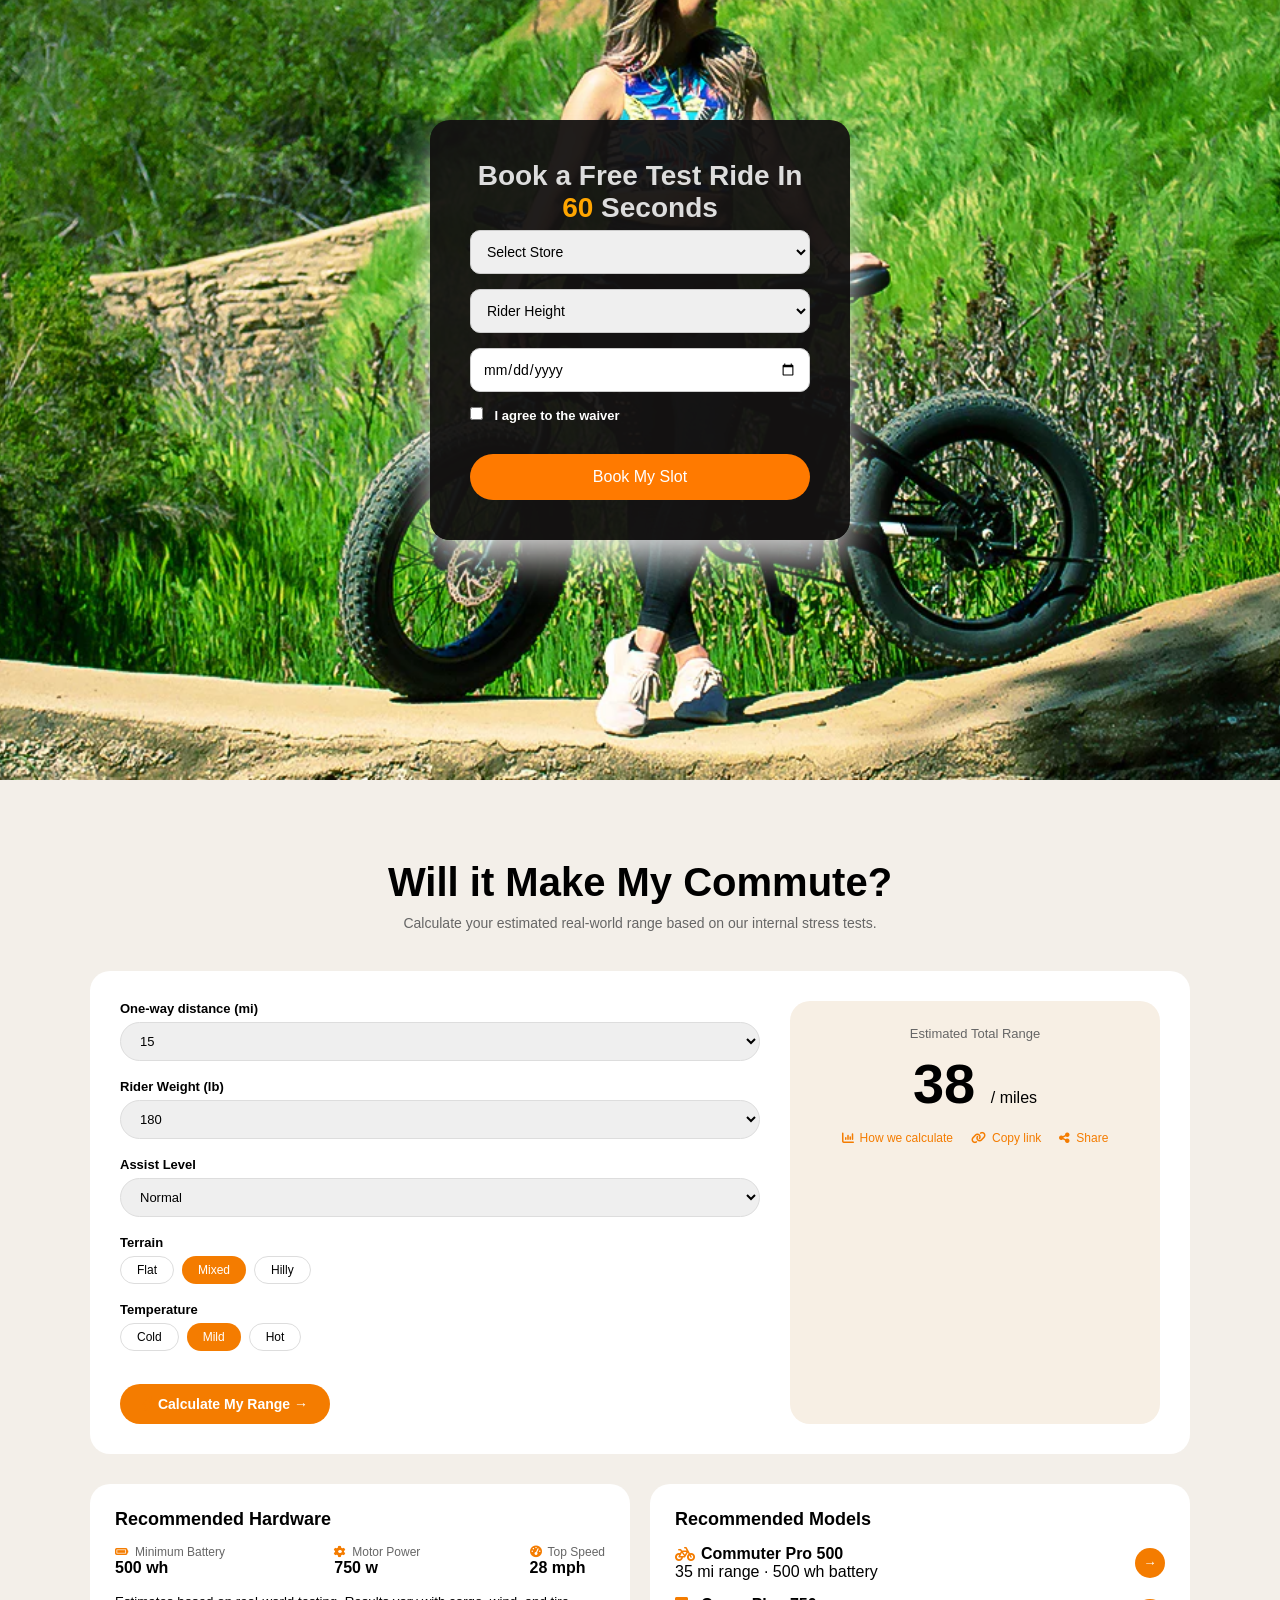
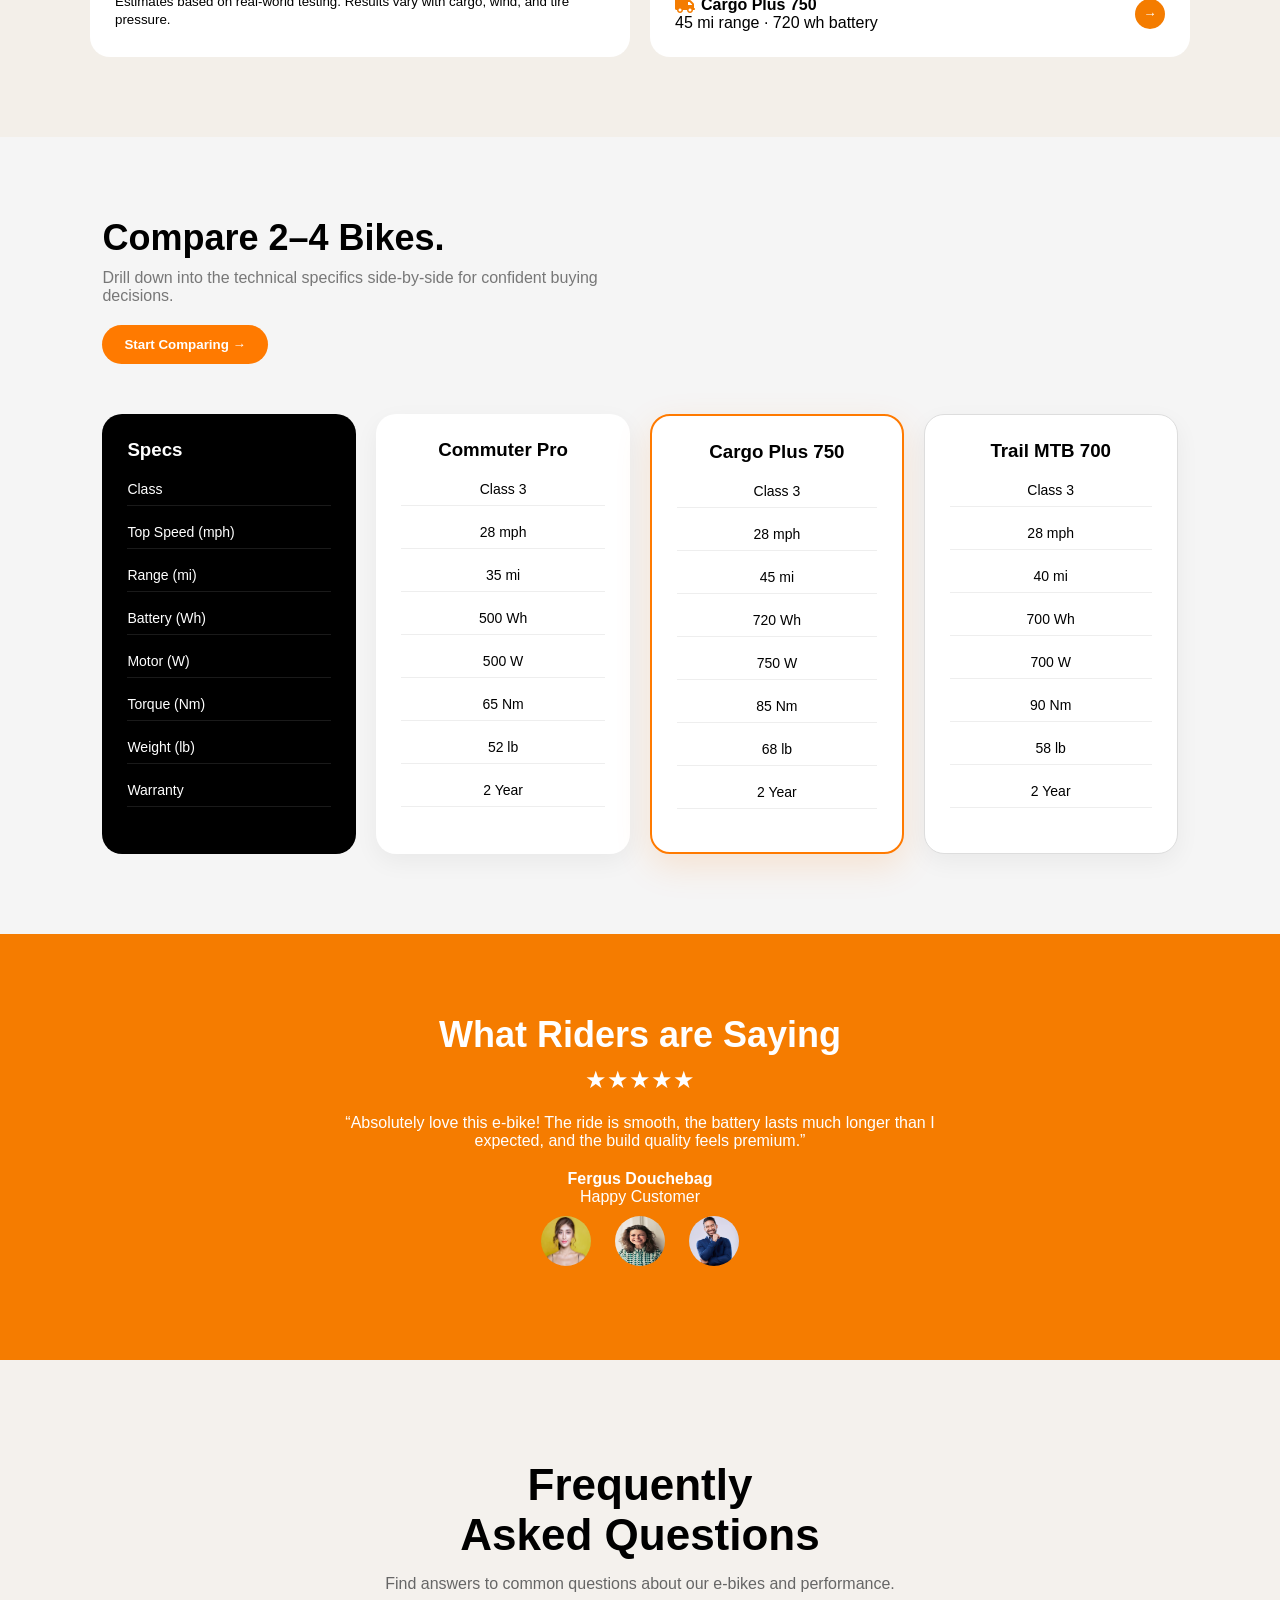
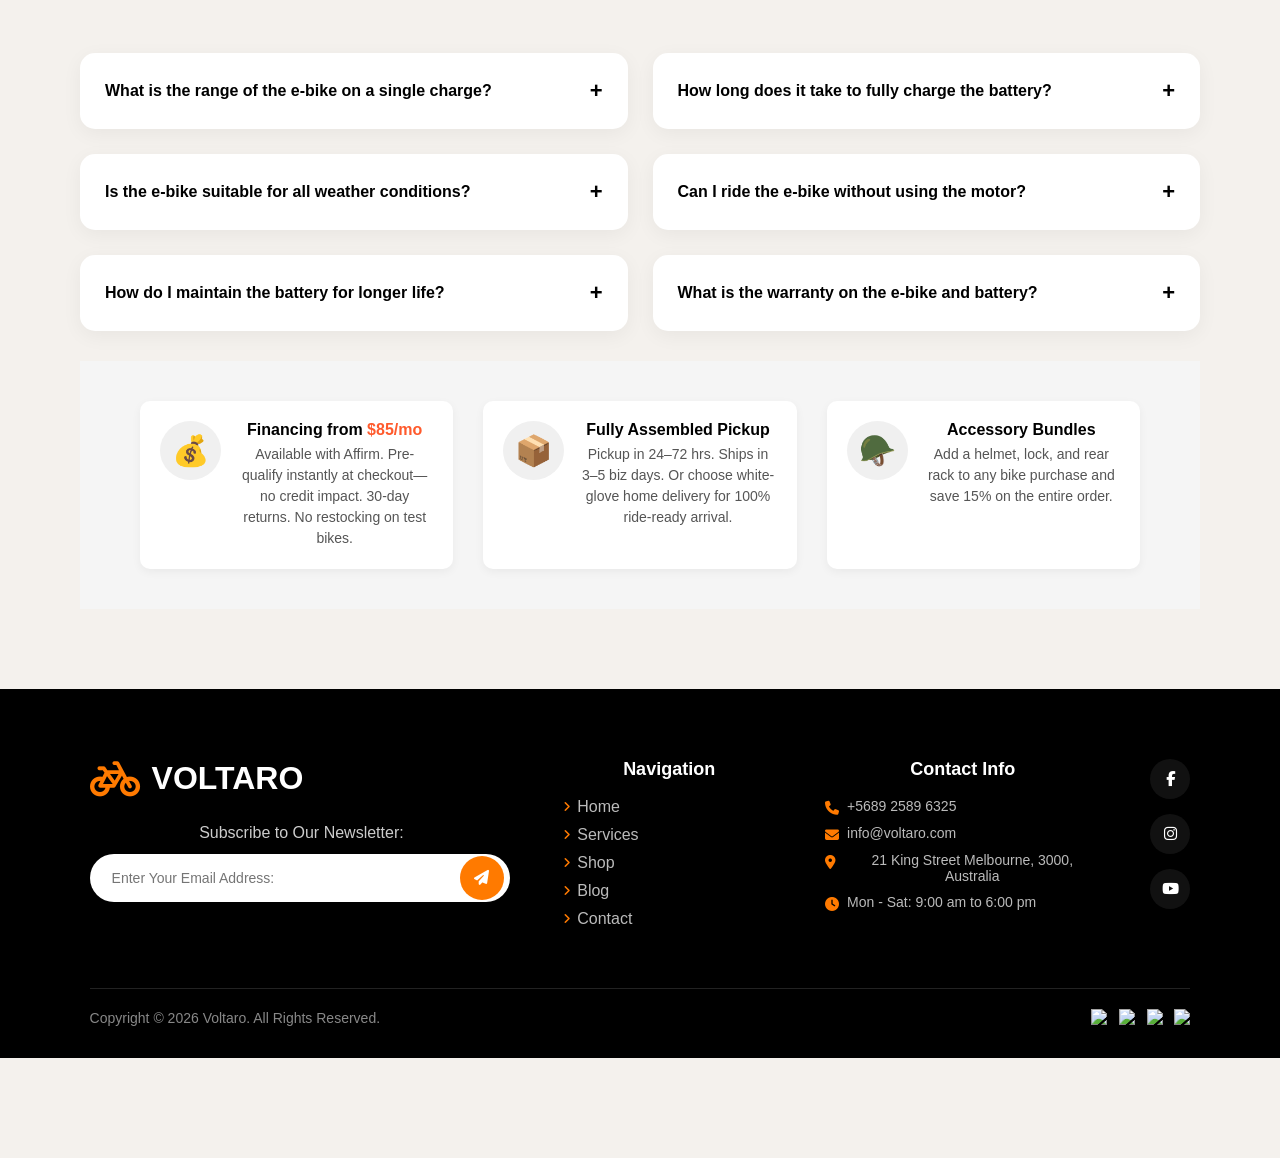
==== commit f047822a: "Update index.html" ====
--- a/index.html
+++ b/index.html
@@ -6,6 +6,7 @@
  <link rel="stylesheet" href="css/style.css">
  <link rel="stylesheet" href="css/dark.css">
  <link rel="stylesheet" href="https://cdnjs.cloudflare.com/ajax/libs/font-awesome/6.6.0/css/all.min.css">
+   <link rel="icon" type="image/png" sizes="128x128" href="images/voltaro_favicon_128.png">
   <meta name="viewport" content="width=device-width, initial-scale=1.0">
  
 </head>
@@ -804,3 +805,4 @@
 <script src="script.js"></script>
 </body>
 </html>
+
--- a/css/style.css
+++ b/css/style.css
@@ -3,6 +3,9 @@
   padding: 0;
   box-sizing: border-box;
   font-family: Arial, sans-serif;
+}
+html,body{
+overflow-x:hidden;
 }
 @import url('https://fonts.googleapis.com/css2?family=Inter:wght@300;400;500;600&display=swap');
 
@@ -1695,46 +1698,76 @@
 }
 
 
-
-
-
-/* THEME TOGGLE SWITCH */
+/* =========================
+   THEME TOGGLE SWITCH
+========================= */
 
 .theme-toggle{
 display:flex;
 align-items:center;
+justify-content:space-between;
 gap:6px;
-background:#eee;
-padding:4px 8px;
+
+width:65px;
+height:28px;
+
+background:#e5e7eb;
 border-radius:30px;
+padding:4px;
+
 cursor:pointer;
 position:relative;
-width:60px;
-justify-content:space-between;
+transition:0.3s;
 }
 
 .theme-toggle i{
 font-size:12px;
 z-index:2;
-}
+color:#555;
+}
+
+/* TOGGLE CIRCLE */
 
 .toggle-circle{
 width:20px;
 height:20px;
 background:white;
 border-radius:50%;
+
 position:absolute;
-left:5px;
-transition:0.3s;
-}
-
-/* DARK MODE SWITCH POSITION */
-
-body.dark-mode .toggle-circle{
-left:35px;
-}
-
+left:4px;
+
+transition:0.3s ease;
+box-shadow:0 2px 6px rgba(0,0,0,0.2);
+}
+
+/* =========================
+   DARK MODE STYLE
+========================= */
+
+body.dark .theme-toggle{
+background:#1f2937;
+}
+
+body.dark .theme-toggle i{
+color:#ddd;
+}
+
+/* MOVE TO RIGHT */
+
+body.dark .toggle-circle{
+left:40px;
+background:#ff7a00;
+}
 /* RTL TOGGLE ICON */
+
+
+
+body.rtl .spec-card{
+left: -80px;
+right:auto;
+}
+
 
 .rtl-toggle{
 cursor:pointer;
--- a/css/dark.css
+++ b/css/dark.css
@@ -1,178 +1,208 @@
-/* =========================
-DARK MODE GLOBAL
-========================= */
-
-body.dark-mode{
-background:#0f0f0f;
-color:#e5e5e5;
-transition:0.3s;
-}
-
-/* TEXT COLORS */
-
-body.dark-mode h1,
-body.dark-mode h2,
-body.dark-mode h3,
-body.dark-mode h4{
+
+
+body.dark{
+background:#0f1115;
+color:#e4e6eb;
+}
+
+body.dark p{
+color:#b9c0c7;
+}
+
+body.dark h1,
+body.dark h2,
+body.dark h3,
+body.dark h4{
 color:#ffffff;
 }
 
-body.dark-mode p{
-color:#cfcfcf;
-}
-
-/* =========================
-HEADER
-========================= */
-
-body.dark-mode .header{
-background:#111;
-border-bottom:1px solid #222;
-}
-
-body.dark-mode .nav a{
-color:#e5e5e5;
-}
-
-body.dark-mode .nav a:hover{
+
+/* SPEC CARD DARK MODE */
+
+body.dark .spec-card{
+background:#1a1f27;
+box-shadow:0 8px 25px rgba(0,0,0,0.6);
+border:1px solid #2a2f38;
+}
+
+body.dark .spec{
+border-right:1px solid #2a2f38;
+}
+
+body.dark .spec:last-child{
+border-right:none;
+}
+
+body.dark .spec h4{
+color:#ffffff;
+}
+
+body.dark .spec p{
+color:#b9c0c7;
+}
+
+body.dark .header{
+background:#12151b;
+border-bottom:1px solid #1f232b;
+}
+
+body.dark .nav a{
+color:#e4e6eb;
+}
+
+body.dark .nav a:hover{
 color:#ff7a00;
 }
 
-/* =========================
-HERO
-========================= */
-
-body.dark-mode .hero{
-background:#111;
-}
-
-body.dark-mode .hero p{
-color:#cfcfcf;
-}
-
-/* =========================
-CARDS
-========================= */
-
-body.dark-mode .cycle-card,
-body.dark-mode .card,
-body.dark-mode .filter-card,
-body.dark-mode .compare-table,
-body.dark-mode .cta-card{
-background:#1a1a1a;
-border:1px solid #2a2a2a;
-}
-
-body.dark-mode .cycle-card h3{
-color:#fff;
-}
-
-/* =========================
-FEATURES
-========================= */
-
-body.dark-mode .features-section{
-background:#0f0f0f;
-}
-
-body.dark-mode .feature-item{
-background:#1a1a1a;
-border:1px solid #222;
-}
-
-/* =========================
-FORM SECTIONS
-========================= */
-
-body.dark-mode select,
-body.dark-mode input{
-background:#1a1a1a;
-color:#fff;
-border:1px solid #333;
-}
-
-/* =========================
-FAQ
-========================= */
-
-body.dark-mode .faq-item{
-background:#1a1a1a;
-border:1px solid #222;
-}
-
-body.dark-mode .faq-question{
-color:#fff;
-}
-
-body.dark-mode .faq-answer{
-color:#cfcfcf;
-}
-
-/* =========================
-COMPARE TABLE
-========================= */
-
-body.dark-mode .compare{
-background:#0f0f0f;
-}
-
-body.dark-mode .bike{
-background:#1a1a1a;
-}
-
-body.dark-mode .specs{
-background:#151515;
-}
-
-/* =========================
-TESTIMONIAL
-========================= */
-
-body.dark-mode .testimonial{
-background:#111;
-}
-
-/* =========================
-FOOTER
-========================= */
-
-body.dark-mode .footer{
-background:#0b0b0b;
-border-top:1px solid #222;
-}
-
-body.dark-mode .footer p{
-color:#cfcfcf;
-}
-
-/* =========================
-BUTTONS
-========================= */
-
-body.dark-mode .btn-black{
-background:#fff;
-color:#000;
-}
-
-body.dark-mode .btn-orange{
+body.dark .icon{
+color:#d1d5db;
+}
+
+
+body.dark .hero{
+background:#0f1115;
+}
+
+body.dark .hero p{
+color:#c3c7ce;
+}
+
+body.dark .features-section{
+background:#12151b;
+}
+
+body.dark .feature-item{
+background:#1a1f27;
+}
+
+body.dark .icon-circle{
 background:#ff7a00;
-color:#fff;
-}
-
-/* =========================
-TOGGLE STYLE
-========================= */
-
-.theme-toggle{
-display:flex;
-align-items:center;
-gap:8px;
-cursor:pointer;
-}
-
-.toggle-circle{
-width:18px;
-height:18px;
+color:white;
+}
+
+
+body.dark .numbers{
+background:#0f1115;
+}
+
+body.dark .filter-card{
+background:#1a1f27;
+}
+
+body.dark .slider-group label{
+color:#d1d5db;
+}
+
+
+body.dark .top-picks{
+background:#12151b;
+}
+
+body.dark .cycle-card{
+background:#1a1f27;
+border:1px solid #2a2f38;
+}
+
+body.dark .features-list li{
+color:#c5c9d1;
+}
+
+
+body.dark .test-ride-section{
+background:#0f1115;
+}
+
+body.dark .test-ride-box{
+background:#1a1f27;
+}
+
+body.dark input,
+body.dark select{
+background:#12151b;
+color:#e4e6eb;
+border:1px solid #2a2f38;
+}
+
+
+body.dark .range-section{
+background:#12151b;
+}
+
+body.dark .range-box{
+background:#1a1f27;
+}
+
+body.dark .card{
+background:#1a1f27;
+}
+
+
+body.dark .compare{
+background:#0f1115;
+}
+
+body.dark .compare-table{
+background:#1a1f27;
+}
+
+body.dark .highlight-1{
 background:#ff7a00;
-border-radius:50%;
-}+color:white;
+}
+
+
+body.dark .testimonial{
+background:#12151b;
+}
+
+body.dark .review{
+color:#c3c7ce;
+}
+
+body.dark .faq-section{
+background:#0f1115;
+}
+
+body.dark .faq-item{
+background:#1a1f27;
+border:1px solid #2a2f38;
+}
+
+body.dark .faq-question{
+color:#ffffff;
+}
+
+body.dark .faq-answer{
+color:#c3c7ce;
+}
+
+body.dark .features{
+background:#12151b;
+}
+
+body.dark .feature{
+background:#1a1f27;
+}
+
+body.dark .footer{
+background:#0b0d11;
+border-top:1px solid #1f232b;
+}
+
+body.dark .footer-nav li{
+color:#c3c7ce;
+}
+
+body.dark .footer-contact p{
+color:#c3c7ce;
+}
+
+body.dark .newsletter-box input{
+background:#12151b;
+color:white;
+}
+
+body.dark .social-circle{
+background:#1a1f27;
+}
+
